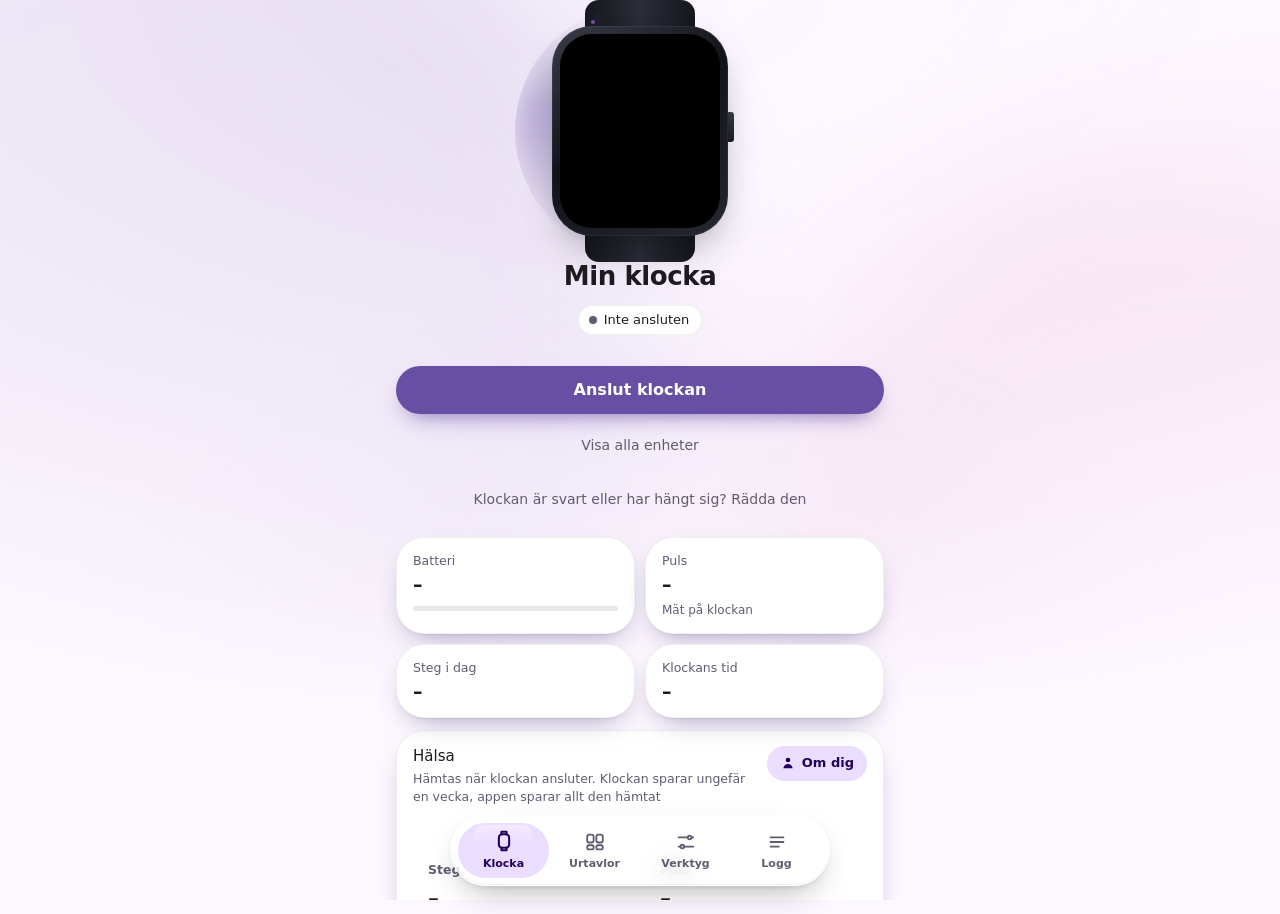
==== ui/template.html @ 3df6e70e "Smarta funktioner i appen (version 35) Co-Authored-By: Claude Opus 5.5 <noreply@anthropic.com> Claud" ====
<!doctype html>
<html lang="sv">
<head>
<script>try{var T=JSON.parse(localStorage.getItem("minklocka.tema.v1")||"null");document.documentElement.dataset.theme=T||"ljus";}catch(e){document.documentElement.dataset.theme="ljus";}</script>
<meta charset="utf-8">
<meta name="viewport" content="width=device-width,initial-scale=1,viewport-fit=cover">
<meta name="theme-color" content="#07080c">
<title>Min klocka</title>
<link rel="manifest" href="manifest.webmanifest">
<link rel="icon" href="icon-192.png">
<link rel="apple-touch-icon" href="icon-192.png">
<style>
/*FONTS*/
@property --a1{syntax:'<color>';inherits:true;initial-value:#3ba0ff}
@property --a2{syntax:'<color>';inherits:true;initial-value:#ff5a6a}
:root{
  --ink:#07080c; --text:#f2f3f7; --dim:#9aa0b4; --glass:rgba(22,24,34,.58); --edge:color-mix(in srgb,var(--ov) 10%,transparent);
  --ok:#5fe39a; --bad:#ff6b78; --r:26px;
  --font:'PoppinsApp',system-ui,-apple-system,'Segoe UI',Roboto,sans-serif;
  transition:--a1 .9s ease,--a2 .9s ease;
}
*{box-sizing:border-box;-webkit-tap-highlight-color:transparent}
html,body{height:100%}
body{margin:0;background:var(--ink);color:var(--text);font:500 15px/1.45 var(--font);overflow:hidden;overscroll-behavior:none}
button,input{font:inherit;color:inherit}
button{border:0;background:none;cursor:pointer}
:focus-visible{outline:2px solid var(--a1);outline-offset:3px}

/* ---- bakgrund: norrsken som tar färg av vald urtavla ---- */
.aurora{position:fixed;inset:0;overflow:hidden;z-index:0;pointer-events:none}
.aurora i{position:absolute;border-radius:50%;filter:blur(64px);opacity:.55;will-change:transform}
.aurora i:nth-child(1){width:78vw;height:78vw;left:-26vw;top:-14vw;background:var(--a1);animation:d1 23s ease-in-out infinite alternate}
.aurora i:nth-child(2){width:70vw;height:70vw;right:-28vw;top:18vh;background:var(--a2);animation:d2 29s ease-in-out infinite alternate}
.aurora i:nth-child(3){width:90vw;height:90vw;left:6vw;bottom:-52vw;background:var(--a1);opacity:.28;animation:d3 31s ease-in-out infinite alternate}
.aurora::after{content:"";position:absolute;inset:0;background:radial-gradient(120% 80% at 50% 0%,transparent 0,color-mix(in srgb,var(--ink) 55%,transparent) 60%,var(--ink) 100%)}
@keyframes d1{to{transform:translate(18vw,10vh) scale(1.15)}}
@keyframes d2{to{transform:translate(-22vw,-8vh) scale(.9)}}
@keyframes d3{to{transform:translate(-10vw,-12vh) scale(1.1)}}

.app{position:relative;z-index:1;height:100%;display:flex;flex-direction:column;max-width:520px;margin:0 auto}

/* ---- scenen: klockan ---- */
.stage{position:relative;flex:none;height:var(--sh,352px);transition:height .5s cubic-bezier(.3,1.1,.4,1)}
.watch{position:absolute;left:50%;top:var(--wt,26px);width:176px;height:210px;margin-left:-88px;transform:scale(var(--ws,1));transform-origin:50% 0;transition:transform .5s cubic-bezier(.3,1.1,.4,1),left .5s cubic-bezier(.3,1.1,.4,1)}
.strap{position:absolute;left:19%;width:62%;height:44px;background:linear-gradient(90deg,#15171d,#2a2d37 50%,#15171d);z-index:0}
.strap.t{top:-26px;border-radius:14px 14px 0 0}.strap.b{bottom:-26px;border-radius:0 0 14px 14px}
.crown{position:absolute;right:-6px;top:86px;width:8px;height:30px;border-radius:3px;background:linear-gradient(180deg,#3a3e4a,#1b1d25)}
.case{position:absolute;inset:0;border-radius:40px;padding:8px;background:linear-gradient(145deg,#3a3d49,#12131a 45%,#262832);box-shadow:0 22px 50px -14px rgba(0,0,0,.8),0 0 0 1px color-mix(in srgb,var(--ov) 6%,transparent) inset,0 0 46px -8px color-mix(in srgb,var(--a1) 55%,transparent)}
.screen{position:relative;width:100%;height:100%;border-radius:32px;overflow:hidden;background:#000}
.screen .face{position:absolute;inset:0;width:100%;height:100%;object-fit:cover;opacity:0;transform:scale(1.08);transition:opacity .45s ease,transform .6s cubic-bezier(.2,.9,.3,1)}
.screen .face.on{opacity:1;transform:none}
.screen::after{content:"";position:absolute;inset:0;background:linear-gradient(125deg,color-mix(in srgb,var(--ov) 16%,transparent) 0,color-mix(in srgb,var(--ov) 0%,transparent) 32%);pointer-events:none}
.ring{position:absolute;inset:-7px;width:calc(100% + 14px);height:calc(100% + 14px);pointer-events:none;overflow:visible}
.ring rect{fill:none;stroke-width:4;stroke-linecap:round}
.ring .trk{stroke:color-mix(in srgb,var(--ov) 10%,transparent);opacity:0;transition:opacity .3s}
.ring .bar{stroke:url(#rg);stroke-dasharray:0 100;transition:stroke-dasharray .35s ease,opacity .4s;filter:drop-shadow(0 0 6px var(--a1))}
.watch.busy .trk{opacity:1}
.watch.search .bar{stroke-dasharray:14 86;animation:spin 1.1s linear infinite}
@keyframes spin{to{stroke-dashoffset:-100}}
.watch.done .case{animation:pop .7s cubic-bezier(.2,1.4,.4,1)}
@keyframes pop{30%{transform:scale(1.045)}}
.info{position:absolute;left:16px;right:16px;top:var(--it,262px);text-align:center;transition:top .5s cubic-bezier(.3,1.1,.4,1),left .5s cubic-bezier(.3,1.1,.4,1)}
.info h1{margin:0;font:700 26px/1.1 var(--font);letter-spacing:-.4px}
.info p{margin:5px 0 0;color:var(--dim);font-size:14px;white-space:nowrap;overflow:hidden;text-overflow:ellipsis;max-height:22px;transition:opacity .3s,max-height .4s,margin .4s}
.pill{display:inline-flex;align-items:center;gap:7px;margin-top:9px;padding:5px 12px 5px 10px;border-radius:99px;background:var(--glass);border:1px solid var(--edge);font-size:13px;backdrop-filter:blur(16px)}
.pill b{width:8px;height:8px;border-radius:50%;background:var(--dim);transition:background .3s,box-shadow .3s}
.pill.on b{background:var(--ok);box-shadow:0 0 0 4px rgba(95,227,154,.18)}
.pill.wait b{background:#ffc857;animation:blink 1s ease-in-out infinite}
@keyframes blink{50%{opacity:.3}}
/* kompakt scen på Verktyg och Logg */
body.compact .stage{height:116px}
body.compact .watch{left:57px;transform:translateY(-6px) scale(.4)}
body.compact .info{top:26px;left:108px;text-align:left}
body.compact .info h1{font-size:23px}
body.compact .info p{opacity:0;max-height:0;margin:0}
/* fliken Urtavlor: klockan liten till vänster och namnet bredvid, så att listan får nästan hela skärmen */
body.side .stage{height:150px}
body.side .watch{left:70px;top:16px;transform:scale(.56)}
body.side .info{top:24px;left:134px;right:14px;text-align:left}
body.side .info h1{font-size:22px;white-space:nowrap;overflow:hidden;text-overflow:ellipsis}
body.side .info p{white-space:normal;max-height:36px;font-size:13px;line-height:18px;margin-top:3px;display:-webkit-box;-webkit-line-clamp:2;-webkit-box-orient:vertical}
body.side .pill{margin-top:8px}
@media (max-height:620px){body.side .stage{height:118px}body.side .watch{top:12px;transform:scale(.44);left:58px}body.side .info{left:112px;top:16px}body.side .info p{-webkit-line-clamp:1;max-height:18px}}

/* ---- vyer ---- */
main{position:relative;flex:1;min-height:0}
.view{-webkit-mask-image:linear-gradient(180deg,transparent 0,#000 16px);mask-image:linear-gradient(180deg,transparent 0,#000 16px);position:absolute;inset:0;overflow-y:auto;padding:14px 16px calc(132px + var(--lift,0px));opacity:0;visibility:hidden;transform:translateY(14px);transition:opacity .28s ease,transform .38s cubic-bezier(.2,.9,.3,1),visibility 0s .3s;scrollbar-width:none}
.view::-webkit-scrollbar{display:none}
.view.on{opacity:1;visibility:visible;transform:none;transition-delay:0s,0s,0s}
.glass{background:var(--glass);border:1px solid var(--edge);border-radius:var(--r);backdrop-filter:blur(22px) saturate(160%);-webkit-backdrop-filter:blur(22px) saturate(160%)}
.cta{display:block;width:100%;padding:16px;border-radius:20px;font:700 16px/1 var(--font);color:var(--onpri);background:linear-gradient(100deg,var(--a1),var(--a2));box-shadow:0 12px 30px -12px var(--a1);transition:transform .15s ease,opacity .25s,filter .25s}
.cta:active{transform:scale(.97)}
.cta:disabled{opacity:.38;filter:saturate(.4);box-shadow:none}
.ghost{display:block;width:100%;padding:13px;margin-top:8px;border-radius:18px;color:var(--dim);font-size:14px}
.ghost:active{background:color-mix(in srgb,var(--ov) 6%,transparent)}
.soft{display:block;width:100%;padding:14px;border-radius:18px;text-align:center;font-size:14.5px;transition:transform .15s}
.soft:active{transform:scale(.97)}
[hidden]{display:none!important}
.tiles{display:grid;grid-template-columns:1fr 1fr;gap:10px;margin-top:14px}
.tile{padding:14px 16px}
.tile small{display:block;color:var(--dim);font-size:12.5px}
.tile strong{display:block;margin-top:3px;font:700 19px/1.2 var(--font);font-variant-numeric:tabular-nums;white-space:nowrap;overflow:hidden;text-overflow:ellipsis}
.tile em{display:block;font-style:normal;color:var(--dim);font-size:12px;margin-top:6px;white-space:nowrap;overflow:hidden;text-overflow:ellipsis}
.tile.beat strong{animation:beat .5s cubic-bezier(.3,1.6,.4,1)}
.tile.beat{border-color:color-mix(in srgb,var(--a2) 60%,transparent)}
.tile{transition:border-color .6s}
@keyframes beat{35%{transform:scale(1.16)}}
.tile strong{transform-origin:0 50%}
.tiles.hl{margin-top:12px}.tiles.hl .tile{background:color-mix(in srgb,var(--ov) 5%,transparent);border-radius:16px}
#hlDays button{min-width:0;padding:9px 4px;font-size:13px}
.clab{display:block;color:var(--dim);font-size:12.5px;margin:14px 0 6px}
.hlc{display:block;width:100%;height:110px;touch-action:manipulation}
.meta{margin:12px 4px 0;color:var(--dim);font-size:12.5px;text-align:center}
.meter{height:5px;border-radius:9px;background:color-mix(in srgb,var(--ov) 10%,transparent);margin-top:10px;overflow:hidden}
.meter i{display:block;height:100%;width:0;border-radius:9px;background:linear-gradient(90deg,var(--a1),var(--a2));transition:width .8s cubic-bezier(.2,.9,.3,1)}
details{margin-top:14px;padding:4px 16px}
summary{padding:11px 0;list-style:none;color:var(--dim);font-size:14px;display:flex;justify-content:space-between;align-items:center}
summary::-webkit-details-marker{display:none}
summary::after{content:"";width:8px;height:8px;border-right:2px solid var(--dim);border-bottom:2px solid var(--dim);transform:rotate(45deg);transition:transform .25s;margin-right:4px}
details[open] summary::after{transform:rotate(225deg)}
details ol{margin:0 0 14px;padding-left:20px;color:var(--dim);font-size:14px}
details li{margin:6px 0}
details li b{color:var(--text);font-weight:500}

/* urtavlor */
.gridd{display:grid;grid-template-columns:repeat(3,minmax(0,1fr));gap:14px 10px;margin-top:14px}
.chip{display:block;width:100%;text-align:center;font-size:12.5px;color:var(--dim);transition:color .25s}
.chip img,.chip canvas,.chip.add i{display:block;width:100%;aspect-ratio:240/286;border-radius:20%/17%;object-fit:cover;background:#0c0d12;border:2px solid transparent;box-shadow:0 8px 20px -10px #000;transition:transform .3s cubic-bezier(.2,1.3,.4,1),border-color .25s}
.chip.add i{display:grid;place-items:center;font-style:normal;font-size:34px;line-height:1;color:var(--dim);border:2px dashed color-mix(in srgb,var(--ov) 22%,transparent);background:color-mix(in srgb,var(--ov) 4%,transparent);box-shadow:none}
.cats{display:flex;gap:8px;margin-top:16px;overflow-x:auto;scrollbar-width:none}
.cats::-webkit-scrollbar{display:none}
.cats button{flex:none;padding:8px 15px;border-radius:99px;background:color-mix(in srgb,var(--ov) 7%,transparent);font-size:13.5px;transition:background .25s,color .25s}
.cats button.on{background:linear-gradient(100deg,var(--a1),var(--a2));color:var(--onpri);font-weight:700}
.duo{display:grid;grid-template-columns:1fr;gap:8px;margin-top:10px}
.duo2{display:grid;grid-template-columns:1fr 1fr;gap:8px;margin-top:14px}
.duo2 .own{margin-top:0}
.duo:has(#btnDelete:not([hidden])){grid-template-columns:1fr 1fr}
.soft:disabled{opacity:.45}
.danger{color:var(--bad)}
.empty{grid-column:1/-1;color:var(--dim);font-size:13.5px;padding:14px 16px;margin:0}
/* redigeraren */
#faceC{position:absolute;inset:0;width:100%;height:100%;display:none;touch-action:none}
body.editing #faceC{display:block}
body.editing .screen .face{opacity:0!important}
body.editing .tabs,body.editing .fade,body.editing .info{display:none}
body.editing .stage{height:calc(var(--wt,26px) + 210px*var(--ws,1) + 30px)}
body.editing .view{padding-bottom:48px}
.edbar{display:grid;grid-template-columns:auto 1fr auto;gap:8px;align-items:center}
.edbar .soft{width:auto;padding:12px 16px}
.edbar input,.tin{width:100%;min-width:0;padding:11px 13px;border-radius:14px;border:1px solid var(--edge);background:rgba(0,0,0,.28);outline:none}
.edbar input:focus,.tin:focus{border-color:var(--a1)}
.chips{display:flex;flex-wrap:wrap;gap:6px;margin:12px 0}
.chips button{padding:8px 12px;border-radius:99px;background:color-mix(in srgb,var(--ov) 5%,transparent);font-size:13px;color:var(--dim);border:1px dashed color-mix(in srgb,var(--ov) 16%,transparent)}
.chips button.has{color:var(--text);background:color-mix(in srgb,var(--ov) 12%,transparent);border-style:solid;border-color:transparent}
.chips button.on{background:linear-gradient(100deg,var(--a1),var(--a2));color:var(--onpri);font-weight:700}
.sw{display:flex;flex-wrap:wrap;gap:8px;margin-top:2px}
.seg+.sw,.sw+.sl,.sl+.sl{margin-top:12px}
.sw button,.pickc{flex:none;width:30px;height:30px;border-radius:50%;border:2px solid color-mix(in srgb,var(--ov) 20%,transparent);padding:0}
.sw button.on{outline:2px solid var(--a1);outline-offset:2px}
.pickc{position:relative;overflow:hidden;display:grid;place-items:center}
.pickc::after{content:"+";font-weight:700;color:#fff;mix-blend-mode:difference}
.pickc input{position:absolute;inset:0;width:100%;height:100%;opacity:0}
.sl{display:flex;align-items:center;gap:10px}
.sl input{flex:1;min-width:0;accent-color:var(--a1)}
.sl output{flex:none;min-width:58px;text-align:right;font-size:12.5px;color:var(--dim);font-variant-numeric:tabular-nums}
.nudge{display:flex;gap:6px}
.nudge button{flex:1;padding:10px 0;border-radius:12px;background:color-mix(in srgb,var(--ov) 7%,transparent)}
.nudge button:active{transform:scale(.94)}
.own2{position:relative;cursor:pointer}
.own2 input{position:absolute;width:1px;height:1px;opacity:0;pointer-events:none}
#edSize.over{color:var(--bad)}
.chip span{display:block;margin-top:7px;white-space:nowrap;overflow:hidden;text-overflow:ellipsis}
.chip em{font-style:normal;display:inline-block;margin-left:4px;padding:0 6px;border-radius:7px;font-size:10.5px;font-weight:700;color:var(--onpri);background:var(--a1)}
.chip.on{color:var(--text)}
.chip.on img,.chip.on canvas{border-color:var(--a1);transform:translateY(-4px) scale(1.04)}
.sendrow{margin-top:6px}
.prog{margin-top:10px;text-align:center;color:var(--dim);font-size:13px;min-height:19px;font-variant-numeric:tabular-nums}
.own{margin-top:14px;color:var(--dim);cursor:pointer}
.own input{position:absolute;width:1px;height:1px;opacity:0;pointer-events:none}

/* verktyg */
.group{margin-top:12px;overflow:hidden}
.row{display:flex;align-items:center;gap:12px;width:100%;padding:15px 16px;text-align:left;border-top:1px solid color-mix(in srgb,var(--ov) 6%,transparent)}
.group>.row:first-child{border-top:0}
button.row:active{background:color-mix(in srgb,var(--ov) 6%,transparent)}
.row .ic{flex:none;width:34px;height:34px;border-radius:11px;display:grid;place-items:center;background:color-mix(in srgb,var(--a1) 22%,transparent);color:var(--a1)}
.row .ic svg{width:18px;height:18px}
.row .tx{flex:1;min-width:0}
.row .tx small{display:block;color:var(--dim);font-size:12.5px;margin-top:1px}
.block{padding:15px 16px;border-top:1px solid color-mix(in srgb,var(--ov) 6%,transparent)}
.block>label,.block>.lab{display:block;margin-bottom:10px}
.block small{color:var(--dim);font-size:12.5px;display:block;margin-top:2px;font-weight:500}
.seg{display:flex;flex-wrap:wrap;gap:6px}
.seg button{flex:1 0 auto;min-width:50px;padding:11px 8px;border-radius:13px;background:color-mix(in srgb,var(--ov) 7%,transparent);font-variant-numeric:tabular-nums;transition:background .25s,color .25s,transform .15s}
.seg button:active{transform:scale(.94)}
.seg button.on{background:linear-gradient(100deg,var(--a1),var(--a2));color:var(--onpri);font-weight:700}
.msg{display:flex;gap:8px}
.msg input{flex:1;min-width:0;padding:12px 14px;border-radius:14px;border:1px solid var(--edge);background:rgba(0,0,0,.28);outline:none}
.msg input:focus{border-color:var(--a1)}
.msg button{flex:none;padding:0 18px;border-radius:14px;font-weight:700;color:var(--onpri);background:linear-gradient(100deg,var(--a1),var(--a2))}
.msg button:active{transform:scale(.95)}

/* logg */
#log{margin:0;padding:14px 16px;font:12px/1.55 ui-monospace,Menlo,Consolas,monospace;white-space:pre-wrap;word-break:break-all;color:var(--dim);min-height:160px}
#log .ok{color:var(--ok)}#log .bad{color:var(--bad)}

/* flikar */
.fade{position:fixed;left:0;right:0;bottom:0;height:calc(130px + var(--lift,0px));z-index:4;pointer-events:none;background:linear-gradient(180deg,color-mix(in srgb,var(--ink) 0%,transparent) 0,color-mix(in srgb,var(--ink) 86%,transparent) 46%,var(--ink) 100%)}
.tabs{background:var(--navbg);position:fixed;left:50%;bottom:calc(14px + var(--lift,0px) + env(safe-area-inset-bottom));transform:translateX(-50%);z-index:5;transition:bottom .35s ease;display:grid;grid-template-columns:repeat(4,1fr);width:min(92vw,400px);padding:6px;border-radius:26px}
.tabs .slide{position:absolute;top:6px;bottom:6px;left:6px;width:calc((100% - 12px)/4);border-radius:20px;background:color-mix(in srgb,var(--ov) 11%,transparent);transition:transform .42s cubic-bezier(.3,1.3,.4,1)}
.tabs button{position:relative;padding:9px 0 7px;font-size:11.5px;color:var(--dim);display:grid;justify-items:center;gap:3px;transition:color .25s}
.tabs svg{width:22px;height:22px;transition:transform .35s cubic-bezier(.3,1.5,.4,1)}
.tabs button.on{color:var(--text)}
.tabs button.on svg{transform:translateY(-1px) scale(1.1);color:var(--a1)}

.toast{width:max-content;position:fixed;left:50%;bottom:calc(104px + var(--lift,0px) + env(safe-area-inset-bottom));z-index:6;transform:translate(-50%,24px);opacity:0;padding:11px 18px;border-radius:99px;font-size:14px;max-width:86vw;text-align:center;transition:opacity .25s,transform .4s cubic-bezier(.3,1.3,.4,1);pointer-events:none}
.toast.on{opacity:1;transform:translate(-50%,0)}
.toast.bad{border-color:rgba(255,107,120,.5);color:var(--bad)}

/* ark med frågor, och små knappar */
.shade{position:fixed;inset:0;z-index:8;background:rgba(4,5,8,.62);display:flex;align-items:flex-end;justify-content:center;padding:16px 14px calc(18px + env(safe-area-inset-bottom));backdrop-filter:blur(3px)}
.sheet{width:min(100%,460px);padding:20px 18px 16px;background:rgba(24,26,36,.96);animation:up .32s cubic-bezier(.2,1.1,.3,1)}
@keyframes up{from{transform:translateY(40px);opacity:0}}
.sheet h2{margin:0;font:700 19px/1.25 var(--font)}
.sheet p{margin:8px 0 14px;color:var(--dim);font-size:14px;white-space:pre-line}
.sheet button{margin-top:8px}
.sheet .soft.bad{color:var(--bad)}
.chip em.bad{background:var(--bad)}.chip em.exp{background:#ffc857}
.lnk{color:var(--text);text-decoration:underline;text-underline-offset:3px;padding:6px 2px}
.tarea{width:100%;min-height:92px;padding:12px 14px;border-radius:14px;border:1px solid var(--edge);background:rgba(0,0,0,.28);outline:none;resize:vertical;font:inherit;color:inherit}
.tarea:focus{border-color:var(--a1)}
.msg+.msg,.msg+.seg,.seg+.msg,.tarea+.msg,.msg+.soft,.tarea+.soft{margin-top:8px}
.msg input[type=number]{flex:0 0 96px}
.msg input[type=date]{flex:0 0 150px;color-scheme:dark}
.note{color:var(--dim);font-size:12.5px;margin:8px 0 0}
#remList .rr{display:flex;align-items:center;gap:8px;padding:7px 0;border-top:1px solid color-mix(in srgb,var(--ov) 6%,transparent)}#remList .rr:first-child{border-top:0}#remList .rt{flex:1;min-width:0;overflow:hidden;text-overflow:ellipsis;white-space:nowrap}#remList .rb{flex:none;padding:7px 11px;border-radius:12px;background:color-mix(in srgb,var(--ov) 7%,transparent);font-size:13px;font-variant-numeric:tabular-nums}#remList .rb.on{background:linear-gradient(100deg,var(--a1),var(--a2));color:var(--onpri);font-weight:700}#remList .rx{flex:none;width:30px;height:30px;border-radius:10px;background:color-mix(in srgb,var(--ov) 7%,transparent)}#remList .past{opacity:.5}
.tag{display:inline-block;margin-left:6px;padding:1px 7px;border-radius:7px;font-size:10.5px;font-weight:700;color:var(--onpri);background:#ffc857;vertical-align:2px}
#acts{margin-top:10px}
.cats button:disabled{opacity:.4}
.cats+.cats{margin-top:10px}
#keyBox em{white-space:normal}

/* lägre skärmar: klockan krymper så att innehållet får plats */
@media (max-height:800px){:root{--ws:.86;--wt:20px;--it:214px;--sh:302px}}
@media (max-height:720px){:root{--ws:.72;--wt:16px;--it:178px;--sh:264px}.info h1{font-size:23px}.info p{font-size:13.5px;margin-top:3px}.pill{margin-top:7px}}
@media (max-height:620px){:root{--ws:.58;--wt:12px;--it:142px;--sh:226px}}
@media (prefers-reduced-motion:reduce){*{animation:none!important;transition-duration:.01s!important}}

/* ---------- verktyg som kort, blad med förklarande bild, rundtur och studs ---------- */
:root{--spring:cubic-bezier(.34,1.56,.64,1)}
.boing{animation:boing .45s var(--spring)}
@keyframes boing{0%{transform:scale(1)}30%{transform:scale(.92)}100%{transform:scale(1)}}
.quick{display:grid;grid-template-columns:1fr 1fr;gap:10px}
.qbtn{display:flex;align-items:center;justify-content:center;gap:8px;padding:14px 10px;border-radius:18px;font-weight:600}
.qbtn .qi{width:20px;height:20px;color:var(--a1)}
.tcat{margin-top:22px}.tcat h3{margin:0 4px;font-size:17px}.tcat>p{margin:2px 4px 10px;color:var(--dim);font-size:12.5px}
.tcards{display:grid;gap:10px}
.tcard{display:flex;align-items:center;gap:13px;width:100%;padding:13px 14px;border-radius:20px;text-align:left;opacity:0;animation:cardIn .55s var(--spring) forwards}
.tcard[hidden]{display:none}
@keyframes cardIn{from{opacity:0;transform:translateY(16px) scale(.96)}to{opacity:1;transform:none}}
.tcard .ti{flex:none;width:46px;height:46px;border-radius:15px;display:grid;place-items:center;background:linear-gradient(135deg,color-mix(in srgb,var(--a1) 32%,transparent),color-mix(in srgb,var(--a2) 32%,transparent));color:#fff}
.tcard .ti svg{width:26px;height:26px}
.tcard .tt{flex:1;min-width:0}.tcard .tt b{display:block;font-size:15px}.tcard .tt small{display:block;color:var(--dim);font-size:12.5px;margin-top:2px}
.tcard .chev{flex:none;font-size:24px;color:var(--dim);transition:transform .3s var(--spring)}
.tcard:active .chev{transform:translateX(4px)}
.tg{font-style:normal;font-size:10px;font-weight:700;padding:1px 6px;border-radius:6px;background:#ffc857;color:var(--onpri);vertical-align:2px}
/* små rörelser i ikonerna */
.m-float svg{animation:mFloat 3s ease-in-out infinite}@keyframes mFloat{50%{transform:translateY(-3px) rotate(-3deg)}}
.m-bob svg{animation:mBob 2.4s var(--spring) infinite}@keyframes mBob{0%,60%,100%{transform:none}70%{transform:translateY(-4px) scale(1.08)}}
.m-flip svg{animation:mFlip 4s ease-in-out infinite}@keyframes mFlip{0%,70%,100%{transform:none}80%{transform:rotateX(180deg)}90%{transform:rotateX(360deg)}}
.m-spin svg{animation:mSpin 9s linear infinite}@keyframes mSpin{to{transform:rotate(360deg)}}
.m-pop svg{animation:mPop 2.6s var(--spring) infinite}@keyframes mPop{0%,55%,100%{transform:scale(1)}65%{transform:scale(1.18)}}
.m-wiggle svg{animation:mWig 2.8s ease-in-out infinite}@keyframes mWig{0%,70%,100%{transform:none}76%{transform:rotate(-12deg)}84%{transform:rotate(10deg)}92%{transform:rotate(-5deg)}}
.m-ring svg{animation:mRing 2.2s ease-in-out infinite;transform-origin:50% 15%}@keyframes mRing{0%,60%,100%{transform:none}66%{transform:rotate(16deg)}74%{transform:rotate(-14deg)}82%{transform:rotate(9deg)}90%{transform:rotate(-4deg)}}
.m-beat svg{animation:mBeat 1.3s ease-in-out infinite}@keyframes mBeat{0%,40%,100%{transform:scale(1)}15%{transform:scale(1.16)}28%{transform:scale(1.04)}}
.m-walk svg{animation:mWalk 1.6s ease-in-out infinite}@keyframes mWalk{50%{transform:translateX(3px) rotate(6deg)}}
.m-tick svg{animation:mTick 1s steps(2) infinite}@keyframes mTick{50%{transform:rotate(8deg)}}
.m-lift svg{animation:mLift 2s var(--spring) infinite}@keyframes mLift{0%,50%,100%{transform:none}65%{transform:translateY(-5px)}}
.m-twinkle svg{animation:mTw 2.2s ease-in-out infinite}@keyframes mTw{50%{transform:scale(1.15) rotate(12deg);filter:drop-shadow(0 0 6px var(--a2))}}
/* bladet för ett verktyg */
#tsheet{position:fixed;inset:0;z-index:60;pointer-events:none}
#tsheet .tsh-bg{position:absolute;inset:0;background:rgba(3,4,8,.6);backdrop-filter:blur(6px);opacity:0;transition:opacity .3s}
#tsheet .tsh-card{position:absolute;left:0;right:0;bottom:0;top:6vh;border-radius:28px 28px 0 0;background:var(--ink);border-top:1px solid var(--edge);transform:translateY(105%);transition:transform .5s var(--spring);display:flex;flex-direction:column;box-shadow:0 -20px 60px rgba(0,0,0,.5)}
#tsheet.on{pointer-events:auto}#tsheet.on .tsh-bg{opacity:1}#tsheet.on .tsh-card{transform:none}
.tsh-top{display:flex;align-items:center;gap:6px;padding:14px 14px 4px}
.tsh-top h2{margin:0;font-size:20px}
.tsh-x{width:42px;height:42px;border-radius:14px;background:color-mix(in srgb,var(--ov) 7%,transparent);font-size:28px;line-height:1;padding-bottom:4px}
.tsh-scroll{flex:1;overflow:auto;padding:0 16px calc(30px + env(safe-area-inset-bottom));-webkit-overflow-scrolling:touch}
.tsh-scene{margin:4px 0 2px}
.sc{display:block;width:100%;max-width:340px;margin:0 auto;height:auto}
.sc rect,.sc path{fill:none;stroke:color-mix(in srgb,var(--ov) 55%,transparent);stroke-width:2}
.sc .scr{fill:color-mix(in srgb,var(--ov) 5%,transparent);stroke:none}
.sc .band{stroke:color-mix(in srgb,var(--ov) 30%,transparent)}
.sc-g1{color:var(--a1)}.sc-g2{color:var(--a2)}
.sc svg rect,.sc svg path,.sc svg circle{stroke:currentColor;fill:none}
.sc-dots circle{fill:var(--a1);stroke:none;opacity:0;animation:dot 2.4s infinite}
.sc-dots.back circle{fill:var(--a2)}
@keyframes dot{0%{opacity:0;transform:translateX(-10px)}25%{opacity:1}55%{opacity:1}80%,100%{opacity:0;transform:translateX(10px)}}
.sc-dots.back circle{animation-name:dotB}@keyframes dotB{0%{opacity:0;transform:translateX(10px)}25%,55%{opacity:1}80%,100%{opacity:0;transform:translateX(-10px)}}
.sc-pop{transform-box:fill-box;transform-origin:center;animation:scPop 2.4s var(--spring) infinite}
@keyframes scPop{0%,35%{transform:translate(162px,46px) scale(0);opacity:0}50%{transform:translate(162px,46px) scale(1.25);opacity:1}62%,90%{transform:translate(162px,46px) scale(1);opacity:1}100%{transform:translate(162px,46px) scale(1);opacity:0}}
.sc-watch{animation:wBump 2.4s var(--spring) infinite;transform-origin:174px 60px}
@keyframes wBump{0%,40%,100%{transform:none}48%{transform:scale(1.05) rotate(-2deg)}56%{transform:none}}
.tsh-steps{list-style:none;margin:6px 0 14px;padding:0;display:grid;gap:8px}
.tsh-steps li{display:flex;align-items:center;gap:11px;padding:10px 12px;border-radius:16px;background:color-mix(in srgb,var(--ov) 5%,transparent);opacity:0;animation:cardIn .5s var(--spring) forwards}
.tsh-steps b{flex:none;width:26px;height:26px;border-radius:9px;display:grid;place-items:center;background:linear-gradient(135deg,var(--a1),var(--a2));color:var(--onpri);font-size:13px}
.tsh-steps span{font-size:14px}
.tsh-body>.group,.tsh-body>.block{margin-top:0}
.tsh-body>.block{border-top:0;padding:4px 2px}
.tsh-body>.block>label:first-child,.tsh-body>.block>.lab:first-child,.tsh-body>.group>.block:first-child>label:first-child,.tsh-body>.group>.block:first-child>.lab:first-child{font-size:0;margin-bottom:0}
.tsh-body>.block>label:first-child small,.tsh-body>.block>.lab:first-child small,.tsh-body>.group>.block:first-child>label:first-child small,.tsh-body>.group>.block:first-child>.lab:first-child small{font-size:12.5px;margin:0 0 10px}
.tsh-body .tag{display:none}
body.sheet-open{overflow:hidden}
/* rundtur */
#tour{position:fixed;inset:0;z-index:80;display:grid;place-items:center;padding:20px;background:rgba(3,4,8,.72);backdrop-filter:blur(10px);animation:fadeIn .3s}
#tour.out{animation:fadeOut .35s forwards}@keyframes fadeIn{from{opacity:0}}@keyframes fadeOut{to{opacity:0}}
.tr-card{width:100%;max-width:380px;padding:22px 20px 18px;border-radius:28px;background:var(--ink);border:1px solid var(--edge);text-align:center;animation:cardIn .55s var(--spring)}
.tr-card h2{margin:6px 0 6px;font-size:22px}.tr-card p{margin:0;color:var(--dim);font-size:14.5px;line-height:1.5}
.tr-art .ta{width:100%;height:150px}
.ta rect,.ta path{fill:none;stroke:color-mix(in srgb,var(--ov) 60%,transparent);stroke-width:2.2}.ta .scr{fill:color-mix(in srgb,var(--ov) 6%,transparent);stroke:none}
.ta .tt2{fill:#fff;font:700 13px var(--font)}
.ta-wv path{stroke:var(--a1);stroke-width:3;opacity:0;animation:wave 1.8s infinite}.ta-wv .w2{animation-delay:.25s}.ta-wv .w3{animation-delay:.5s}
@keyframes wave{0%{opacity:0}30%{opacity:1}80%,100%{opacity:0}}
.ta .tf{opacity:0;transform-box:fill-box;transform-origin:center;animation:tf 3s var(--spring) infinite}
@keyframes tf{0%{opacity:0;transform:scale(.4)}20%,85%{opacity:1;transform:scale(1)}100%{opacity:0;transform:scale(.9)}}
.ta .tap{fill:color-mix(in srgb,var(--ov) 85%,transparent);stroke:none;opacity:0;animation:tap 3s infinite}@keyframes tap{0%,45%{opacity:0;transform:scale(.5)}55%{opacity:.9}70%,100%{opacity:0}}
.ta .tt3{animation:mBob 2.4s var(--spring) infinite}.ta .tbx{fill:color-mix(in srgb,var(--ov) 7%,transparent);stroke:none}
.ta svg rect,.ta svg path,.ta svg circle{stroke:var(--a1);fill:none}
.ta .fl{animation:mFloat 3s ease-in-out infinite}.ta .f2{animation-delay:.5s}.ta .f3{animation-delay:1s}.ta .f4{animation-delay:1.5s}
.tr-dots{display:flex;justify-content:center;gap:6px;margin:16px 0 14px}.tr-dots i{width:7px;height:7px;border-radius:9px;background:color-mix(in srgb,var(--ov) 20%,transparent);transition:width .4s var(--spring)}.tr-dots i.on{width:22px;background:linear-gradient(90deg,var(--a1),var(--a2))}
.tr-btns{display:flex;gap:10px}.tr-btns button{flex:1;padding:14px;border-radius:18px;font-weight:700}.tr-skip{background:color-mix(in srgb,var(--ov) 7%,transparent)}.tr-next{background:linear-gradient(100deg,var(--a1),var(--a2));color:var(--onpri)}
@media (prefers-reduced-motion:reduce){.tcard,.tsh-steps li{animation:none;opacity:1}[class*="m-"] svg,.sc-dots circle,.sc-pop,.sc-watch{animation:none}}

.hint{display:flex;gap:12px;align-items:flex-start;padding:14px;border-radius:20px;margin-bottom:12px;position:relative;animation:cardIn .55s var(--spring)}
.hint.out{animation:fadeOut .3s forwards}
.hint-art{flex:none;width:44px;height:44px;border-radius:14px;display:grid;place-items:center;background:linear-gradient(135deg,color-mix(in srgb,var(--a1) 35%,transparent),color-mix(in srgb,var(--a2) 35%,transparent))}
.hint-art svg{width:26px;height:26px;animation:mPop 2.6s var(--spring) infinite}
.hint-tx{flex:1;font-size:13.5px}.hint-tx ol{margin:4px 0 0;padding-left:18px;color:var(--dim)}.hint-tx li{margin:2px 0}
.hint-x{position:absolute;top:8px;right:8px;width:30px;height:30px;border-radius:10px;background:color-mix(in srgb,var(--ov) 7%,transparent);color:var(--dim)}

/* ================= Teman (Material 3 Expressive): ljusa och mörka, valbara under Mer ================= */
:root{--ov:#ffffff;--onpri:#08090d;--pricont:color-mix(in srgb,var(--a1) 28%,#15161c);--onpricont:#ffffff;--navbg:rgba(24,26,36,.9);--shadow:none;--spring:cubic-bezier(.34,1.56,.64,1)}
:root[data-theme="ljus"]{--ink:#fdf7ff;--text:#1d1b20;--dim:#625b71;--glass:#ffffff;--edge:rgba(29,27,32,.07);--ov:#1d1b20;--a1:#6750a4;--a2:#c2477a;--onpri:#ffffff;--pricont:#eaddff;--onpricont:#21005d;--navbg:#f3edf7;--ok:#2e9e5b;--bad:#ba1a1a}
:root[data-theme="mint"]{--ink:#f3fbf6;--text:#17201b;--dim:#4f6358;--glass:#ffffff;--edge:rgba(23,32,27,.07);--ov:#17201b;--a1:#1b7f55;--a2:#d9801a;--onpri:#ffffff;--pricont:#c3eed6;--onpricont:#00210f;--navbg:#e6f3ec;--ok:#1b7f55;--bad:#ba1a1a}
:root[data-theme="persika"]{--ink:#fff8f4;--text:#231a15;--dim:#6d5b52;--glass:#ffffff;--edge:rgba(35,26,21,.07);--ov:#231a15;--a1:#b5532f;--a2:#6a5ae0;--onpri:#ffffff;--pricont:#ffdbcc;--onpricont:#3a0b00;--navbg:#fbeee7;--ok:#2e9e5b;--bad:#ba1a1a}
:root[data-theme="hav"]{--ink:#f4f9fd;--text:#161c22;--dim:#50606e;--glass:#ffffff;--edge:rgba(22,28,34,.07);--ov:#161c22;--a1:#0b6aa2;--a2:#00957d;--onpri:#ffffff;--pricont:#cfe5ff;--onpricont:#001d33;--navbg:#e7f0f8;--ok:#00957d;--bad:#ba1a1a}
:root[data-theme="mork"]{--ink:#0f1513;--text:#e2ebe5;--dim:#9db1a6;--glass:#18211d;--edge:rgba(255,255,255,.07);--ov:#ffffff;--a1:#7fd8a6;--a2:#ffb86b;--onpri:#00391f;--pricont:#1f4d36;--onpricont:#c4f1d7;--navbg:#18211d;--ok:#7fd8a6;--shadow:0 1px 0 rgba(255,255,255,.04) inset,0 14px 30px -16px rgba(0,0,0,.7);color-scheme:dark}
:root[data-theme="mork"] .hcard,:root[data-theme="urtavla"] .hcard{border-color:rgba(255,255,255,.08);box-shadow:0 1px 0 rgba(255,255,255,.05) inset,0 16px 30px -18px rgba(0,0,0,.8)}
:root[data-theme="mork"] .hc-tag,:root[data-theme="urtavla"] .hc-tag{color:#8fe6b5}:root[data-theme="mork"] .hc-tag[data-c="warn"],:root[data-theme="urtavla"] .hc-tag[data-c="warn"]{color:#f5c27a}
:root[data-theme="urtavla"]{--ink:#07080c;--text:#f2f3f7;--dim:#9aa0b4;--glass:rgba(22,24,34,.58);--edge:rgba(255,255,255,.10);--ov:#ffffff;--onpri:#08090d}
:root:not([data-theme="urtavla"]){--r:28px}
/* ljusa teman: ytor i stället för glas, mjuka skuggor, stillsam bakgrund */
:root[data-theme="ljus"],:root[data-theme="mint"],:root[data-theme="persika"],:root[data-theme="hav"]{--shadow:0 1px 2px rgba(0,0,0,.05),0 12px 28px -14px color-mix(in srgb,var(--a1) 38%,rgba(0,0,0,.3));color-scheme:light}
:root:not([data-theme="urtavla"]) .glass{backdrop-filter:none;-webkit-backdrop-filter:none;box-shadow:var(--shadow);border-color:var(--edge)}
:root:not([data-theme="urtavla"]):not([data-theme="mork"]) .aurora i{opacity:.16;filter:blur(80px)}
:root:not([data-theme="urtavla"]):not([data-theme="mork"]) .aurora i:nth-child(3){opacity:.1}
:root[data-theme="mork"] .aurora i{opacity:.22}
:root:not([data-theme="urtavla"]) .case{box-shadow:0 18px 40px -16px rgba(0,0,0,.45),0 0 0 1px rgba(255,255,255,.06) inset}
/* Expressive: hela piller, former som ändras när du trycker, fyllda tonade val */
:root:not([data-theme="urtavla"]) .cta{border-radius:999px;background:var(--a1);color:var(--onpri);box-shadow:0 10px 24px -12px var(--a1);transition:border-radius .35s var(--spring),transform .35s var(--spring),opacity .25s}
:root:not([data-theme="urtavla"]) .cta:active{border-radius:18px;transform:scale(.97)}
:root:not([data-theme="urtavla"]) .seg button{border-radius:999px;transition:background .25s,color .25s,border-radius .35s var(--spring),transform .3s var(--spring)}
:root:not([data-theme="urtavla"]) .seg button:active{border-radius:12px}
:root:not([data-theme="urtavla"]) .seg button.on,:root:not([data-theme="urtavla"]) .cats button.on,:root:not([data-theme="urtavla"]) .chips button.on{background:var(--pricont);color:var(--onpricont)}
:root:not([data-theme="urtavla"]) .msg button{border-radius:999px;background:var(--a1);color:var(--onpri)}
:root:not([data-theme="urtavla"]) .tsh-steps b,:root:not([data-theme="urtavla"]) .tr-next{background:var(--a1);color:var(--onpri)}
:root:not([data-theme="urtavla"]) .tr-dots i.on{background:var(--a1)}
:root:not([data-theme="urtavla"]) .tcard .ti,:root:not([data-theme="urtavla"]) .hint-art{background:var(--pricont);color:var(--onpricont);transition:border-radius .45s var(--spring),transform .45s var(--spring)}
:root:not([data-theme="urtavla"]) .tcard{transition:border-radius .4s var(--spring),transform .4s var(--spring)}
:root:not([data-theme="urtavla"]) .tcard:active{border-radius:18px}
:root:not([data-theme="urtavla"]) .tcard:active .ti{border-radius:50%;transform:rotate(-8deg) scale(1.06)}
:root:not([data-theme="urtavla"]) .qbtn{border-radius:999px}
:root:not([data-theme="urtavla"]) .qbtn .qi{color:var(--a1)}
:root:not([data-theme="urtavla"]) .tcat h3{font-size:21px;letter-spacing:-.3px}
:root:not([data-theme="urtavla"]) .tabs{box-shadow:var(--shadow)}
:root:not([data-theme="urtavla"]) .tabs button.on svg{color:var(--onpricont)}
:root:not([data-theme="urtavla"]) .tabs .slide{background:var(--pricont)!important;box-shadow:none!important}
:root:not([data-theme="urtavla"]) .tsh-card{background:var(--ink)}
:root:not([data-theme="urtavla"]) .tr-card{background:var(--ink);box-shadow:0 30px 60px -20px rgba(0,0,0,.35)}
:root:not([data-theme="urtavla"]) .tg,:root:not([data-theme="urtavla"]) .tag{background:color-mix(in srgb,var(--a2) 22%,var(--glass));color:var(--a2)}
:root:not([data-theme="urtavla"]) .sc-dots circle{fill:var(--a1)}
:root:not([data-theme="urtavla"]) .pill{backdrop-filter:none}
:root:not([data-theme="urtavla"]) .meter i{background:var(--a1)}
:root:not([data-theme="urtavla"]) .fade{display:none}
:root:not([data-theme="urtavla"]) .msg input,:root:not([data-theme="urtavla"]) .tarea,:root:not([data-theme="urtavla"]) #hlDays+*{}
:root:not([data-theme="urtavla"]) .msg input,:root:not([data-theme="urtavla"]) .tarea{background:color-mix(in srgb,var(--ov) 5%,var(--glass));border:1.5px solid color-mix(in srgb,var(--ov) 14%,transparent);border-radius:16px;transition:border-color .2s,border-radius .35s var(--spring)}
:root:not([data-theme="urtavla"]) .msg input:focus,:root:not([data-theme="urtavla"]) .tarea:focus{border-color:var(--a1);border-radius:12px}
:root:not([data-theme="urtavla"]) input[type=date],:root:not([data-theme="urtavla"]) input[type=number]{color-scheme:inherit}
/* temaväljaren */
.themes{display:grid;grid-template-columns:repeat(3,1fr);gap:10px;margin-top:4px}
.themes button{display:grid;justify-items:center;gap:6px;padding:12px 4px;border-radius:20px;background:color-mix(in srgb,var(--ov) 5%,transparent);font-size:12.5px;transition:border-radius .35s var(--spring),transform .35s var(--spring);border:2px solid transparent}
.themes button.on{border-color:var(--a1);border-radius:14px}
.themes .sw{width:44px;height:44px;border-radius:50%;display:block;position:relative;overflow:hidden;box-shadow:0 2px 6px rgba(0,0,0,.18);transition:transform .45s var(--spring)}
.themes button.on .sw{transform:scale(1.08) rotate(-12deg);border-radius:30%}
.themes .sw i{position:absolute;inset:0}.themes .sw i:nth-child(2){clip-path:polygon(100% 0,100% 100%,0 100%)}.themes .sw i:nth-child(3){inset:30%;border-radius:50%}

/* ================= Navigering i flytande glas ================= */
.tabs.glass{background:color-mix(in srgb,var(--glass) 52%,transparent)!important;backdrop-filter:blur(12px) saturate(180%)!important;-webkit-backdrop-filter:blur(12px) saturate(180%)!important;
  border:1px solid color-mix(in srgb,#ffffff 55%,transparent)!important;border-radius:999px!important;padding:7px!important;
  box-shadow:0 14px 34px -14px rgba(0,0,0,.38),0 2px 6px -2px rgba(0,0,0,.12),inset 0 1px 0 rgba(255,255,255,.75),inset 0 -1px 0 rgba(0,0,0,.06)!important;width:min(90vw,380px)!important}
:root[data-theme="mork"] .tabs.glass,:root[data-theme="urtavla"] .tabs.glass{border-color:rgba(255,255,255,.14)!important;box-shadow:0 14px 34px -14px rgba(0,0,0,.7),inset 0 1px 0 rgba(255,255,255,.16),inset 0 -1px 0 rgba(0,0,0,.3)!important}
.tabs.glass::before{content:"";position:absolute;inset:0;border-radius:inherit;pointer-events:none;background:linear-gradient(180deg,rgba(255,255,255,.35),rgba(255,255,255,0) 46%);opacity:.6;mix-blend-mode:soft-light}
.tabs .slide{top:7px!important;bottom:7px!important;left:7px!important;width:calc((100% - 14px)/4)!important;border-radius:999px!important;
  background:color-mix(in srgb,#ffffff 46%,var(--pricont))!important;box-shadow:inset 0 1px 0 rgba(255,255,255,.9),inset 0 -2px 6px rgba(0,0,0,.06),0 4px 12px -4px rgba(0,0,0,.18)!important;
  backdrop-filter:blur(2px) saturate(160%);transition:transform .55s var(--spring)!important;will-change:transform}
:root[data-theme="mork"] .tabs .slide,:root[data-theme="urtavla"] .tabs .slide{background:rgba(255,255,255,.14)!important;box-shadow:inset 0 1px 0 rgba(255,255,255,.25),0 4px 12px -4px rgba(0,0,0,.5)!important}
.tabs .slide::after{content:"";position:absolute;left:18%;right:18%;top:2px;height:38%;border-radius:999px;background:linear-gradient(180deg,rgba(255,255,255,.7),rgba(255,255,255,0));opacity:.55}
.tabs .slide.goo{animation:goo .55s var(--spring)}
@keyframes goo{0%{scale:1 1}35%{scale:1.32 .82}70%{scale:.94 1.06}100%{scale:1 1}}
.tabs button{padding:8px 0 6px!important;font-size:11px!important;font-weight:600}
.tabs button.on{color:var(--onpricont)!important}
:root[data-theme="mork"] .tabs button.on,:root[data-theme="urtavla"] .tabs button.on{color:var(--text)!important}
.tabs button.on svg{transform:translateY(-1px) scale(1.12)!important}
.tabs button:active svg{transform:scale(.86)!important}
/* ================= Flyt: mindre arbete för telefonen ================= */
.view:not(.on) *{animation-play-state:paused!important}
:root:not([data-theme="urtavla"]) .view{-webkit-mask-image:none;mask-image:none}
:root:not([data-theme="urtavla"]) .aurora i{animation:none!important;will-change:auto}
.tcards .tcard{contain:layout paint}
body.sheet-open .view.on *{animation-play-state:paused}
#tsheet .tsh-card{will-change:transform}
/* ================= Kom igång-guiden ================= */
.tr-card{position:relative;max-height:92vh;overflow:auto}
.tr-card.soft{animation:none}
.tr-prog{display:flex;gap:5px;margin:-4px 0 6px}.tr-prog i{flex:1;height:5px;border-radius:9px;background:color-mix(in srgb,var(--ov) 12%,transparent);transition:background .4s}
.tr-prog i.done{background:color-mix(in srgb,var(--a1) 55%,transparent)}.tr-prog i.on{background:var(--a1);animation:progOn .6s var(--spring)}
@keyframes progOn{0%{transform:scaleX(.3)}100%{transform:none}}
.tr-body{margin-top:14px;text-align:left}
.tr-back{flex:none!important;width:52px;background:color-mix(in srgb,var(--ov) 7%,transparent);font-size:26px;line-height:1}
.ob-list{display:grid;gap:8px}
.ob-row{display:flex;align-items:center;gap:12px;padding:11px 12px;border-radius:18px;background:color-mix(in srgb,var(--ov) 5%,transparent);animation:cardIn .5s var(--spring) both}
.ob-row:nth-child(2){animation-delay:.08s}.ob-row:nth-child(3){animation-delay:.16s}
.ob-row>span{flex:none;width:38px;height:38px;border-radius:13px;display:grid;place-items:center;background:var(--pricont);color:var(--onpricont)}.ob-row>span svg{width:22px;height:22px}
.ob-row b{flex:1;font-size:14.5px}.ob-row b small{display:block;font-weight:500;color:var(--dim);font-size:12.5px}
.ob-row button{flex:none;padding:9px 14px;border-radius:999px;background:var(--a1);color:var(--onpri);font-weight:700;font-size:13px}
.ob-row i{font-style:normal;flex:none;width:30px;height:30px;border-radius:50%;display:grid;place-items:center;background:var(--ok);color:#fff;font-weight:700;animation:mPop .6s var(--spring)}
.ob-st{margin:0;padding:12px 14px;border-radius:16px;background:color-mix(in srgb,var(--ov) 5%,transparent);color:var(--dim);font-size:14px;text-align:center}
.ob-st.ok{background:color-mix(in srgb,var(--ok) 16%,transparent);color:var(--text);font-weight:600}
.ob-st.warn{margin-top:8px;background:color-mix(in srgb,#ffc857 22%,transparent);color:var(--text)}
.ob-big{display:block;width:100%;margin:10px 0 0;padding:15px;border-radius:999px;background:var(--a1);color:var(--onpri);font-weight:700;font-size:15.5px;transition:border-radius .35s var(--spring),transform .35s var(--spring)}
.ob-big:active{border-radius:16px;transform:scale(.97)}
.ob-faces{display:grid;grid-template-columns:repeat(3,1fr);gap:10px}
.ob-faces button{padding:0;border-radius:22%/18%;overflow:hidden;border:3px solid transparent;background:#000;animation:cardIn .5s var(--spring) both;transition:border-color .2s,transform .4s var(--spring),border-radius .4s var(--spring)}
.ob-faces button.on{border-color:var(--a1);transform:scale(1.05) rotate(-2deg)}
.ob-faces canvas{display:block;width:100%;height:auto}
.ob-faces+.ob-big,.ob-faces+.ob-st{margin-top:12px}
.ob-th{grid-template-columns:repeat(3,1fr)}
.ta .okc{fill:var(--ok);stroke:none;transform-box:fill-box;transform-origin:center;animation:mPop .7s var(--spring) both}
.ta .okm{stroke:#fff;stroke-width:4;fill:none;stroke-linecap:round;stroke-linejoin:round;stroke-dasharray:40;stroke-dashoffset:40;animation:draw .5s .25s ease forwards}
.ta .okm.big{stroke-width:6;stroke-dasharray:60;stroke-dashoffset:60}
@keyframes draw{to{stroke-dashoffset:0}}
.ta .cf{animation:fall 2.2s ease-in infinite}
@keyframes fall{0%{transform:translateY(-10px) rotate(0)}100%{transform:translateY(140px) rotate(320deg);opacity:0}}

.ta .ta-w .scr{fill:#1d1b20}
.ta .tt2{fill:#ffffff}
.ta .ta-ph .scr{fill:color-mix(in srgb,var(--ov) 7%,transparent)}
.tr-card.soft .ob-row,.tr-card.soft .ob-faces button,.tr-card.soft .tr-prog i.on{animation:none}

/* ---------- hälsa: kort, diagram och förklaringar ---------- */
.hl-head{display:flex;align-items:flex-start;gap:10px}.hl-head .lab{flex:1}
.hl-me{display:inline-flex;align-items:center;gap:6px;padding:8px 13px;border-radius:999px;font-size:13px;font-weight:600;color:var(--onpricont,var(--text));background:var(--pricont,rgba(255,255,255,.08));flex:none}
.hl-me svg{width:16px;height:16px}
.hl-days{display:flex;gap:8px;overflow-x:auto;scroll-snap-type:x proximity;margin:12px -4px 0;padding:6px 4px 10px;scrollbar-width:none}
.hl-days::-webkit-scrollbar{display:none}
.hl-days button{flex:none;scroll-snap-align:center;padding:9px 16px;border-radius:999px;font-size:14px;font-weight:600;color:var(--dim);background:color-mix(in srgb,var(--ov) 5%,transparent);opacity:.72;transition:background .3s,color .3s,opacity .3s,box-shadow .3s,transform .4s var(--spring)}
.hl-days button.on{background:var(--a1);color:var(--onpri);opacity:1;box-shadow:0 8px 18px -8px var(--a1),0 2px 4px -2px rgba(0,0,0,.2);transform:translateY(-1px)}
.hl-days button.pop{animation:hpop .6s var(--spring)}
@keyframes hpop{0%{transform:scale(.82)}55%{transform:scale(1.12)}80%{transform:scale(.97)}100%{transform:scale(1) translateY(-1px)}}
.hl-hint{display:flex;align-items:center;gap:10px;width:100%;margin-top:4px;padding:12px 14px;border-radius:18px;text-align:left;background:color-mix(in srgb,#c4791c 12%,transparent);color:var(--text)}
.hl-hint b{font-size:14px}.hl-hint span{flex:1;font-size:12.5px;color:var(--dim)}.hl-hint i{font-style:normal;font-size:20px;color:#c4791c}
.hl-cards{display:grid;grid-template-columns:1fr 1fr;gap:10px;margin-top:10px}
.hcard{position:relative;display:flex;flex-direction:column;align-items:flex-start;gap:2px;min-height:128px;padding:14px 14px 12px;border-radius:24px;text-align:left;color:var(--text);
  background:color-mix(in srgb,var(--glass) 86%,transparent);
  border:1px solid color-mix(in srgb,#fff 55%,transparent);box-shadow:0 1px 0 rgba(255,255,255,.5) inset,0 14px 30px -18px color-mix(in srgb,var(--hc) 60%,rgba(0,0,0,.4)),0 2px 6px -3px rgba(0,0,0,.12);
  transition:transform .45s var(--spring),box-shadow .3s;overflow:hidden}
.hcard::before{content:"";position:absolute;right:-30px;top:-30px;width:110px;height:110px;border-radius:50%;background:radial-gradient(circle,color-mix(in srgb,var(--hc) 18%,transparent),transparent 70%);pointer-events:none}
.hcard:active{transform:scale(.96)}
.hcard small{font-size:12.5px;color:var(--dim);font-weight:600}
.hcard strong{font-size:22px;letter-spacing:-.4px;font-variant-numeric:tabular-nums;margin-top:2px}
.hcard em{font-style:normal;font-size:12px;color:var(--dim);min-height:15px}
.hc-ic{position:absolute;right:12px;top:12px;width:34px;height:34px;border-radius:50%;display:grid;place-items:center;color:var(--hc);background:color-mix(in srgb,var(--hc) 15%,var(--glass))}
.hc-ic svg{width:19px;height:19px}
:root[data-theme="mork"] .hc-ic,:root[data-theme="urtavla"] .hc-ic{filter:brightness(1.55) saturate(1.1)}
.hcard.won .hc-ic{animation:hbeat 1.6s ease-in-out infinite}
.hcard[data-k="hr"] .hc-ic svg{animation:hbeat 1.1s ease-in-out infinite;transform-origin:50% 60%}
#grpHealth.off *{animation-play-state:paused!important}
@keyframes hbeat{0%,100%{transform:scale(1)}15%{transform:scale(1.18)}30%{transform:scale(.96)}45%{transform:scale(1.08)}}
.hc-bar{display:block;width:100%;height:7px;margin-top:auto;border-radius:9px;background:color-mix(in srgb,var(--hc) 14%,transparent);overflow:hidden}
.hc-bar b{display:block;height:100%;width:0;border-radius:9px;background:linear-gradient(90deg,#14603f,#8fe6b5);transition:width 1s var(--spring) .15s}
.hc-foot{font-size:11.5px;color:var(--dim);margin-top:5px}.hcard.won .hc-foot{color:var(--hc);font-weight:700}
.hc-tag{margin-top:auto;padding:3px 9px;border-radius:999px;font-size:11.5px;font-weight:700;color:#1b7f55;background:color-mix(in srgb,#2e9e5b 14%,transparent)}
.hc-tag[data-c="warn"]{color:#a8650c;background:color-mix(in srgb,#e39a2c 16%,transparent)}
.hc-sbar{display:flex;width:100%;height:7px;margin-top:6px;border-radius:9px;overflow:hidden;gap:2px}.hc-sbar:empty{display:none}
.hc-sbar i{height:100%;border-radius:3px}.hc-sbar .l{background:#b9a8f5}.hc-sbar .d{background:#6a4fc9}.hc-sbar .r{background:#f3a6c8}
.hc-empty{display:none}
.hcard.nodata strong,.hcard.nodata em,.hcard.nodata .hc-tag{display:none}
.hcard.nodata .hc-empty{display:flex;flex-direction:column;align-items:center;gap:4px;width:100%;margin-top:2px;text-align:center;font-size:11.5px;line-height:1.35;color:var(--dim)}
.hc-empty svg{width:96px;height:46px}
.hc-empty .moon{fill:color-mix(in srgb,#7253d6 30%,var(--glass));animation:hmoon 6s ease-in-out infinite;transform-origin:70px 34px}
.hc-empty .st{fill:color-mix(in srgb,#7253d6 55%,#f5df85);animation:htw 2.4s ease-in-out infinite;transform-box:fill-box;transform-origin:center}
.hc-empty .s2{animation-delay:.6s}.hc-empty .s3{animation-delay:1.2s}.hc-empty .s4{animation-delay:1.8s}
@keyframes htw{0%,100%{opacity:.25;transform:scale(.6)}50%{opacity:1;transform:scale(1.1)}}
@keyframes hmoon{0%,100%{transform:rotate(-6deg)}50%{transform:rotate(6deg)}}
.hl-cards.in .hcard{animation:hrise .6s var(--spring) both;will-change:transform,opacity}
.hl-cards.in .hcard:nth-child(2){animation-delay:.06s}.hl-cards.in .hcard:nth-child(3){animation-delay:.12s}.hl-cards.in .hcard:nth-child(4){animation-delay:.18s}
@keyframes hrise{from{opacity:0;transform:translateY(14px) scale(.96)}to{opacity:1;transform:none}}
.hl-chart{margin-top:16px}
.hl-cw{position:relative}
.hl-cw .hlc{height:auto;cursor:pointer}
.hl-tip{position:absolute;left:0;top:0;z-index:2;pointer-events:none;display:flex;flex-direction:column;align-items:center;padding:7px 12px;border-radius:14px;white-space:nowrap;
  background:var(--text);color:var(--ink);box-shadow:0 10px 24px -10px rgba(0,0,0,.5);transform:translate(-50%,calc(-100% - 10px)) scale(.4);opacity:0;transform-origin:50% 100%}
.hl-tip::after{content:"";position:absolute;left:50%;bottom:-5px;width:10px;height:10px;margin-left:-5px;background:inherit;transform:rotate(45deg);border-radius:2px}
.hl-tip b{font-size:14px}.hl-tip small{font-size:11px;color:inherit;opacity:.72}
.hl-tip.show{animation:htip .55s var(--spring) forwards}
@keyframes htip{0%{opacity:0;transform:translate(-50%,calc(-100% - 2px)) scale(.4)}60%{opacity:1;transform:translate(-50%,calc(-100% - 12px)) scale(1.06)}100%{opacity:1;transform:translate(-50%,calc(-100% - 10px)) scale(1)}}
.hl-dot{position:absolute;width:12px;height:12px;margin:-6px 0 0 -6px;border-radius:50%;background:#e0445f;border:2px solid var(--glass);box-shadow:0 2px 6px rgba(224,68,95,.5);opacity:0;transform:scale(0);pointer-events:none}
.hl-dot.show{opacity:1;animation:hdot .45s var(--spring) forwards}
.hl-dot::after{content:"";position:absolute;inset:-2px;border-radius:50%;border:2px solid #e0445f;animation:hring 1.6s ease-out infinite}
@keyframes hdot{from{transform:scale(0)}to{transform:scale(1)}}
@keyframes hring{from{transform:scale(1);opacity:.8}to{transform:scale(3.4);opacity:0}}
#btnHlSync{display:flex;align-items:center;justify-content:center;gap:8px}
#btnHlSync .sync-ic{width:18px;height:18px}
#btnHlSync:disabled .sync-ic{animation:hspin 1s linear infinite}
@keyframes hspin{to{transform:rotate(360deg)}}
/* förklaringsbladet */
#hsheet{position:fixed;inset:0;z-index:60;pointer-events:none}
#hsheet .hs-bg{position:absolute;inset:0;background:rgba(0,0,0,.35);opacity:0;transition:opacity .3s}
#hsheet .hs-card{position:absolute;left:0;right:0;bottom:0;max-height:88vh;display:flex;flex-direction:column;border-radius:30px 30px 0 0;background:var(--ink);color:var(--text);box-shadow:0 -10px 40px -10px rgba(0,0,0,.35);transform:translateY(105%);transition:transform .5s var(--spring)}
#hsheet.open{pointer-events:auto}#hsheet.open .hs-bg{opacity:1}#hsheet.open .hs-card{transform:none}
.hs-top{display:flex;padding:12px 14px 0}
.hs-x{width:44px;height:44px;border-radius:16px;font-size:24px;background:color-mix(in srgb,var(--ov) 6%,transparent);color:var(--text)}
.hs-body{overflow-y:auto;padding:4px 22px calc(28px + env(safe-area-inset-bottom));-webkit-overflow-scrolling:touch}
.hs-body h2{font-size:26px;letter-spacing:-.5px;margin:8px 0 2px}
.hs-body h3{font-size:16px;margin:20px 0 6px}
.hs-body p,.hs-body li{font-size:14.5px;line-height:1.5;color:var(--dim)}.hs-body b{color:var(--text)}
.hs-body ul{margin:0;padding-left:20px}.hs-body li{margin:5px 0}
.hi-val{font-size:16px!important;font-weight:700;color:var(--hc)!important;margin:2px 0 14px}
.hi-small{font-size:12.5px!important}
.hi-need{margin-top:14px;padding:12px 14px;border-radius:16px;background:color-mix(in srgb,#c4791c 12%,transparent)}
.hi-art{position:relative;height:96px;display:grid;place-items:center;color:var(--hc)}
.hi-art>svg{width:64px;height:64px;filter:drop-shadow(0 10px 16px color-mix(in srgb,var(--hc) 40%,transparent))}
.hi-art::before{content:"";position:absolute;width:92px;height:92px;border-radius:50%;background:color-mix(in srgb,var(--hc) 14%,transparent);animation:hglow 3s ease-in-out infinite}
@keyframes hglow{0%,100%{transform:scale(.92)}50%{transform:scale(1.06)}}
.a-steps{grid-template-columns:auto auto;gap:6px}.a-steps>svg{width:46px;height:46px;animation:hstep 1.2s ease-in-out infinite}
.a-steps>svg+svg{animation-delay:.6s}
@keyframes hstep{0%,100%{transform:translateY(8px) rotate(-6deg);opacity:.45}50%{transform:translateY(-8px) rotate(4deg);opacity:1}}
.a-hr>svg:first-child{animation:hbeat 1.1s ease-in-out infinite}
.a-hr .ecg{position:absolute;width:170px;height:40px;left:50%;bottom:-14px;margin-left:-85px;filter:none;opacity:.6}.a-hr .ecg path{stroke-dasharray:40 60;animation:hecg 1.6s linear infinite}
@keyframes hecg{from{stroke-dashoffset:100}to{stroke-dashoffset:0}}
.a-hr>svg:first-child{position:relative;z-index:1}
.a-o2 i,.a-sleep i{position:absolute;width:8px;height:8px;border-radius:50%;background:color-mix(in srgb,var(--hc) 45%,transparent)}
.a-o2 i{bottom:14px;animation:hbub 2.4s ease-in infinite}.a-o2 i:nth-of-type(1){left:calc(50% - 30px)}.a-o2 i:nth-of-type(2){left:calc(50% + 24px);animation-delay:.8s;width:6px;height:6px}.a-o2 i:nth-of-type(3){left:calc(50% - 10px);animation-delay:1.6s;width:5px;height:5px}
@keyframes hbub{from{transform:translateY(0);opacity:0}20%{opacity:1}to{transform:translateY(-70px);opacity:0}}
.a-sleep>svg{animation:hmoon 5s ease-in-out infinite}
.a-sleep i{animation:htw 2.2s ease-in-out infinite;background:#f5df85}.a-sleep i:nth-of-type(1){left:calc(50% - 50px);top:18px}.a-sleep i:nth-of-type(2){left:calc(50% + 44px);top:30px;animation-delay:.7s;width:6px;height:6px}.a-sleep i:nth-of-type(3){left:calc(50% + 20px);top:8px;animation-delay:1.4s;width:5px;height:5px}
.hr-bar{position:relative;height:30px;margin:28px 0 6px;border-radius:12px}
.hr-bar>i{position:absolute;top:0;bottom:0;display:flex;align-items:flex-end;justify-content:center}
.hr-bar>i:first-child{border-radius:12px 0 0 12px}.hr-bar>i:nth-last-child(2),.hr-bar>i:last-child{border-radius:0 12px 12px 0}
.hr-bar>i{font-style:normal}.hr-bar>i.first span{left:4px}.hr-bar>i.last span{right:4px}
.hr-bar>i span{position:absolute;bottom:-18px;font-size:10.5px;font-weight:600;color:var(--dim);white-space:nowrap}
.hr-run{position:absolute;left:0;right:0;top:0;bottom:0;pointer-events:none;transform:translate3d(0,0,0);transition:transform 1.1s var(--spring);will-change:transform}
.hr-mark{position:absolute;top:-6px;left:0;width:4px;height:42px;margin-left:-2px;border-radius:4px;background:var(--text)}
.hr-mark em{position:absolute;bottom:calc(100% + 4px);left:50%;transform:translateX(-50%) scale(.5);opacity:0;padding:3px 8px;border-radius:9px;font-style:normal;font-size:12px;font-weight:700;background:var(--text);color:var(--ink);white-space:nowrap;transition:transform .5s var(--spring) .7s,opacity .3s .7s}
.hr-mark.in em{transform:translateX(-50%) scale(1);opacity:1}
.hr-bar+*{margin-top:26px}
.hi-zones{display:grid;gap:6px;margin-top:6px}.hi-zones.s{grid-template-columns:repeat(3,1fr);margin:24px 0 0}
.hi-zones div{display:flex;align-items:center;gap:10px;padding:9px 12px;border-radius:14px;background:color-mix(in srgb,var(--ov) 5%,transparent);font-size:14px}
.hi-zones span{white-space:nowrap}.hi-zones.s div{padding:9px 10px;gap:7px}
.hi-zones i{width:12px;height:12px;border-radius:50%;flex:none}.hi-zones b{flex:1}.hi-zones span{font-variant-numeric:tabular-nums;color:var(--dim)}
.hi-form{display:grid;grid-template-columns:1fr 1fr;gap:10px;margin:14px 0}
.hi-form label{display:flex;flex-direction:column;gap:5px;font-size:12.5px;font-weight:600;color:var(--dim)}.hi-form .w2{grid-column:1/-1}
.hi-form input,.hi-form select{padding:12px 14px;border-radius:14px;border:1px solid var(--edge);background:var(--glass);color:var(--text);font:600 16px var(--font)}
body.hs-open{overflow:hidden}
/* klockan överst: ljus som sveper runt ramen och en reflex över glaset */
.watch::before{content:"";position:absolute;left:50%;top:50%;width:250px;height:250px;margin:-125px 0 0 -125px;border-radius:50%;z-index:-1;pointer-events:none;
  background:conic-gradient(transparent 0deg,transparent 200deg,color-mix(in srgb,var(--a1) 80%,#fff) 280deg,transparent 340deg);filter:blur(14px);opacity:.5;
  will-change:transform;transform:translateZ(0);animation:gspin 7s linear infinite;-webkit-mask:radial-gradient(closest-side,transparent 55%,#000 70%);mask:radial-gradient(closest-side,transparent 55%,#000 70%)}
@keyframes gspin{to{transform:translateZ(0) rotate(360deg)}}
.screen::after{content:"";position:absolute;top:-10%;bottom:-10%;left:0;width:55%;z-index:3;pointer-events:none;background:linear-gradient(105deg,transparent 20%,rgba(255,255,255,.2) 50%,transparent 80%);
  will-change:transform;transform:translate3d(-120%,0,0);animation:sheen 7s ease-in-out infinite}
@keyframes sheen{0%,70%{transform:translate3d(-120%,0,0)}100%{transform:translate3d(220%,0,0)}}
/* Ansluten-pricken: våg som går utåt */
.pill b{position:relative}
.pill.on b::after{content:"";position:absolute;inset:0;border-radius:50%;border:2px solid var(--ok);animation:hring 1.8s ease-out infinite}
.pill.on b{animation:hdotp 1.8s ease-in-out infinite}
@keyframes hdotp{0%,100%{transform:scale(1)}50%{transform:scale(1.2)}}
/* knappar: trycks ner till 95 %, studsar tillbaka, och ett ljus där fingret är */
.cta,.soft,.ghost,.qbtn,.hl-me,.hl-hint{position:relative;overflow:hidden;isolation:isolate}
.cta::after,.soft::after,.ghost::after,.qbtn::after,.hl-me::after,.hl-hint::after{content:"";position:absolute;inset:0;border-radius:inherit;pointer-events:none;z-index:-1;
  background:radial-gradient(circle at var(--px,50%) var(--py,50%),rgba(255,255,255,.65),rgba(255,255,255,.18) 35%,transparent 65%);opacity:0;transition:opacity .45s}
.cta::after{z-index:0;mix-blend-mode:soft-light}
.pressed{transform:scale(.95)!important;transition:transform .09s ease-out!important;animation:none!important}
.pressed::after{opacity:1;transition:opacity .06s}
.released{transition:transform .5s var(--spring)!important}
:root:not([data-theme="urtavla"]) .soft.pressed{box-shadow:inset 0 2px 8px rgba(0,0,0,.08)}
@media (prefers-reduced-motion:reduce){.watch::before,.screen::after,.pill.on b::after,.pill.on b,.hc-empty *,.hi-art *,.hi-art::before,.hcard .hc-ic svg{animation:none!important}}
</style>
</head>
<body>
<div class="aurora" aria-hidden="true"><i></i><i></i><i></i></div>
<div class="app">
  <header class="stage">
    <div class="watch" id="watch" aria-hidden="true">
      <span class="strap t"></span><span class="strap b"></span><span class="crown"></span>
      <div class="case">
        <div class="screen"><canvas class="face" id="faceA" width="240" height="286"></canvas><canvas class="face" id="faceB" width="240" height="286"></canvas><canvas id="faceC" width="240" height="286"></canvas></div>
        <svg class="ring" viewBox="0 0 190 224"><defs><linearGradient id="rg" x1="0" y1="0" x2="1" y2="1"><stop offset="0" stop-color="var(--a1)"/><stop offset="1" stop-color="var(--a2)"/></linearGradient></defs>
          <rect class="trk" x="3" y="3" width="184" height="218" rx="45" pathLength="100"/><rect class="bar" id="ringBar" x="3" y="3" width="184" height="218" rx="45" pathLength="100"/></svg>
      </div>
    </div>
    <div class="info">
      <h1 id="heroName">Min klocka</h1>
      <p id="heroDesc"></p>
      <span class="pill" id="pill"><b></b><span id="stConn">Inte ansluten</span></span>
    </div>
  </header>

  <main>
    <section class="view on" id="view-home">
      <button class="cta" id="btnConnect">Anslut klockan</button>
      <button class="ghost" id="btnConnectAll">Visa alla enheter</button>
      <button class="ghost" id="btnRescue">Klockan är svart eller har hängt sig? Rädda den</button>
      <div class="tile glass" id="keyBox" hidden style="margin-top:14px"><small>Nyckeln saknas i den här webbläsaren</small><em>Öppna din personliga länk en gång, eller klistra in nyckeln här. Utan den känner klockan kanske inte igen appen.</em><div class="msg" style="margin-top:8px"><input id="txtKey" type="text" autocomplete="off" spellcheck="false" placeholder="ba20…" aria-label="Nyckel"><button id="btnKey">Spara</button></div></div>
      <button class="cta" id="btnGoDials" hidden>Byt urtavla</button>
      <button class="ghost" id="btnDisconnect" hidden>Koppla från klockan</button>
      <div class="tiles">
        <div class="tile glass"><small>Batteri</small><strong id="stBatt">–</strong><div class="meter"><i id="battBar"></i></div></div>
        <div class="tile glass" id="tilePulse"><small>Puls</small><strong><span id="stPulse">–</span></strong><em id="stPulseAt">Mät på klockan</em></div>
        <div class="tile glass"><small>Steg i dag</small><strong id="stSteps">–</strong></div>
        <div class="tile glass"><small>Klockans tid</small><strong id="stTime">–</strong></div>
      </div>
      <div class="group glass" id="grpHealth">
        <div class="block" style="border-top:0">
          <div class="hl-head"><span class="lab">Hälsa<small id="hlState">Hämtas när klockan ansluter. Klockan sparar ungefär en vecka, appen sparar allt den hämtat</small></span><button class="hl-me" id="btnHlMe" aria-label="Om dig"><svg viewBox="0 0 24 24"><circle cx="12" cy="7.5" r="3.5" fill="currentColor"/><path d="M5 20c.6-4 3.3-6.5 7-6.5s6.4 2.5 7 6.5z" fill="currentColor"/></svg>Om dig</button></div>
          <div class="hl-days" id="hlDays"></div>
          <button class="hl-hint" id="hlMeHint" hidden><b>Få mål som passar dig</b><span>Fyll i ålder, längd och vikt</span><i>›</i></button>
          <div class="hl-cards" id="hlCards">
            <button class="hcard" data-k="steps"><span class="hc-ic"></span><small>Steg</small><strong id="hlSteps">–</strong><em id="hlStepsSub"></em><i class="hc-bar"><b id="hlStepsBar"></b></i><span class="hc-foot" id="hlStepsGoal"></span></button>
            <button class="hcard" data-k="hr"><span class="hc-ic"></span><small>Puls</small><strong id="hlHr">–</strong><em id="hlHrSub"></em><span class="hc-tag" id="hlHrTag" hidden></span></button>
            <button class="hcard" data-k="o2"><span class="hc-ic"></span><small>Syre</small><strong id="hlO2">–</strong><em id="hlO2Sub"></em><span class="hc-tag" id="hlO2Tag" hidden></span></button>
            <button class="hcard" data-k="sleep"><span class="hc-ic"></span><small>Sömn</small><strong id="hlSleep">–</strong><em id="hlSleepSub"></em><i class="hc-sbar" id="hlSleepBar"></i><span class="hc-tag" id="hlSleepTag" hidden></span>
              <span class="hc-empty"><svg viewBox="0 0 120 64" aria-hidden="true"><path class="moon" d="M70 10a24 24 0 1 0 24 32A20 20 0 0 1 70 10z"/><path class="st s1" d="M30 14l2 5 5 2-5 2-2 5-2-5-5-2 5-2z"/><path class="st s2" d="M100 8l1.4 3.6 3.6 1.4-3.6 1.4L100 18l-1.4-3.6L95 13l3.6-1.4z"/><path class="st s3" d="M20 44l1.2 3 3 1.2-3 1.2-1.2 3-1.2-3-3-1.2 3-1.2z"/><circle class="st s4" cx="104" cy="42" r="1.6"/></svg><span>Ingen sömn än. Sov med klockan på och synka i morgon.</span></span></button>
          </div>
          <div class="hl-chart"><span class="clab">Steg per timme</span><div class="hl-cw"><canvas class="hlc" id="hlStepC"></canvas><div class="hl-tip" id="hlStepTip"></div></div></div>
          <div class="hl-chart"><span class="clab">Puls under dagen</span><div class="hl-cw"><canvas class="hlc" id="hlHrC"></canvas><i class="hl-dot" id="hlDot"></i><div class="hl-tip" id="hlHrTip"></div></div></div>
          <p class="note" id="hlTip">Tryck på ett kort för att se vad det betyder</p>
          <button class="soft glass" id="btnHlSync" style="margin-top:10px"><svg viewBox="0 0 24 24" class="sync-ic"><path d="M20 12a8 8 0 0 1-14.2 5M4 12A8 8 0 0 1 18.2 7" fill="none" stroke="currentColor" stroke-width="2" stroke-linecap="round"/><path d="M18.5 3v4.5H14M5.5 21v-4.5H10" fill="none" stroke="currentColor" stroke-width="2" stroke-linecap="round" stroke-linejoin="round"/></svg>Hämta nu</button>
        </div>
      </div>
      <p class="meta">Aktiv urtavla <span id="stDial">–</span>, ledigt <span id="stFree">–</span></p>
      <p class="meta">Version <span id="stVer">–</span> · <button class="lnk" id="btnUpd">Sök ny version</button></p>
      <details class="glass">
        <summary>Innan du ansluter</summary>
        <ol>
          <li>Öppna sidan i <b>Chrome</b> på telefonen.</li>
          <li><b>Tvinga stopp på Triacle Life</b>, annars krockar apparna om klockan.</li>
          <li>Håll klockan nära med skärmen tänd.</li>
          <li>Syns den inte? Tryck <b>Visa alla enheter</b> och välj TRIARENALI1.</li>
        </ol>
      </details>
      <span id="stScreen" hidden></span>
    </section>

    <section class="view" id="view-dials">
      <div class="sendrow"><button class="cta" id="btnSend" disabled>Skicka till klockan</button></div>
      <div class="prog" id="stProg">Anslut klockan för att skicka</div>
      <div class="cats" id="acts"><button id="btnFav">☆ Favorit</button><button id="btnEdit">Redigera en kopia</button><button id="btnNext">Nästa oprovade</button><button id="btnRand">Slumpa</button><button id="btnShare">Dela</button><button class="danger" id="btnDelete" hidden>Ta bort</button></div>
      <div class="cats" id="cats"><button data-c="all" class="on">Alla</button><button data-c="x">Nya</button><button data-c="f">Favoriter</button><button data-c="l">Rörliga</button><button data-c="t">Tecknade</button><button data-c="s">Sport</button><button data-c="d">Digitala</button><button data-c="a">Analoga</button><button data-c="m">Mina</button><button data-c="p">Provade</button><button data-c="n">Oprovade</button></div>
      <div class="gridd" id="dialGrid"></div>
      <div class="duo2" id="mineTools" hidden><button class="soft glass" id="btnExport">Spara mina till en fil</button><label class="soft glass own">Hämta från fil<input type="file" id="fileImport" accept=".json,application/json"></label></div>
      <label class="own soft glass">Välj en färdig urtavlefil<input type="file" id="file" accept=".bin,application/octet-stream"></label>
      <span id="stFile" hidden></span><span id="stSize" hidden></span>
    </section>

    <section class="view" id="view-editor">
      <div class="edbar"><button class="soft glass" id="edCancel">Avbryt</button><input id="edName" type="text" maxlength="18" autocomplete="off" aria-label="Namn på urtavlan"><button class="soft glass" id="edSave">Spara</button></div>
      <div class="seg" id="edMode" style="margin-top:12px"><button data-m="els" class="on">Delar</button><button data-m="bg">Bakgrund</button></div>
      <div id="edEls"><div class="chips" id="edChips"></div><div class="group glass" id="edProps"></div></div>
      <div id="edBg" hidden><div class="group glass" id="edBgProps"></div></div>
      <div class="prog" id="edSize"></div>
      <button class="cta" id="edSend" disabled>Spara och skicka till klockan</button>
    </section>

    <section class="view" id="view-tools">
      <div class="group glass">
        <button class="row" id="btnTime"><span class="ic"><svg viewBox="0 0 24 24" fill="none" stroke="currentColor" stroke-width="2" stroke-linecap="round"><circle cx="12" cy="12" r="8.5"/><path d="M12 7.5V12l3 2"/></svg></span><span class="tx">Ställ tiden<small>Samma tid som telefonen</small></span></button>
        <button class="row" id="btnFind"><span class="ic"><svg viewBox="0 0 24 24" fill="none" stroke="currentColor" stroke-width="2" stroke-linecap="round"><rect x="7.5" y="5" width="9" height="14" rx="3"/><path d="M3.5 9v6M20.5 9v6"/></svg></span><span class="tx">Hitta klockan<small>Får klockan att vibrera</small></span></button>
      </div>
      <div class="group glass">
        <div class="block" style="border-top:0"><span class="lab">Tänd skärm under mätning<small>Skärmen hålls tänd medan klockan mäter puls eller syre, och en stund efteråt</small></span>
          <div class="seg" id="segAuto"><button data-a="1" class="on">På</button><button data-a="0">Av</button></div>
          <span class="lab" style="margin:14px 0 10px">Tid efter mätningen<small>Så länge resultatet står kvar innan skärmen får släckas</small></span>
          <div class="seg" id="segAfter"><button data-t="10">10 s</button><button data-t="25" class="on">25 s</button><button data-t="35">35 s</button><button data-t="45">45 s</button></div></div>
        <div class="block"><span class="lab">Handledsrörelse<small>På: lyft armen för att tända, sänk den för att släcka. Av: skärmen släcks först efter en halv minut</small></span>
          <div class="seg" id="segWrist"><button data-w="1">På</button><button data-w="0">Av</button></div></div>
        <div class="block"><span class="lab">Inbyggd urtavla<small>Byt till en av klockans egna</small></span>
          <div class="seg" id="segBuiltin"><button data-id="63295EB0">1</button><button data-id="63295EB1">2</button><button data-id="63295EB2">3</button><button data-id="63295EB3">4</button><button data-id="63295EB4">5</button></div></div>
      </div>
      <div class="group glass">
        <div class="block" style="border-top:0"><label for="txtMsg">Meddelande till klockan<small>Visas som en avisering, högst 40 tecken</small></label>
          <div class="msg"><input id="txtMsg" type="text" maxlength="40" value="Hej från min egen app" autocomplete="off"><button id="btnMsg">Skicka</button></div></div>
      </div>
      <div class="group glass">
        <div class="block" style="border-top:0"><span class="lab">Väder till klockan<span class="tag">oprovat</span><small>Hämtar vädret och skickar det till klockan, utan Triacle Life. Skriv en ort, eller lämna tomt för att använda telefonens plats</small></span>
          <div class="msg"><input id="txtOrt" type="text" maxlength="30" autocomplete="off" placeholder="Ort, till exempel Stockholm"><button id="btnWeather">Hämta</button></div>
          <p class="note" id="stWeather"></p></div>
        <div class="block"><span class="lab">Fri siffra och symbol<span class="tag">oprovat</span><small>Urtavlor med temperatur och väderbild visar i stället din egen siffra och symbol, tills vädret skickas igen</small></span>
          <div class="seg" id="segSym"><button data-s="0" class="on">Sol</button><button data-s="1">Moln</button><button data-s="2">Regn</button><button data-s="3">Snö</button></div>
          <div class="msg"><input id="numFree" type="number" min="-40" max="99" step="1" value="7" inputmode="numeric" aria-label="Siffra"><button id="btnFree">Skicka</button></div></div>
        <div class="block"><span class="lab">Stegmål<span class="tag">oprovat</span><small>Målet som klockan räknar mot</small></span>
          <div class="msg"><input id="numGoal" type="number" min="1000" max="50000" step="500" value="7000" inputmode="numeric" aria-label="Stegmål"><button id="btnGoal">Skicka</button></div></div>
        <div class="block"><span class="lab">Träningssignal<span class="tag">oprovat</span><small>Skickar KÖR och VILA till klockan i samma takt som urtavlan. Låt sidan vara öppen under passet</small></span>
          <div class="seg" id="segSig"><button data-g="" class="on">Av</button><button data-g="intervall">Intervall</button><button data-g="tabata">Tabata</button><button data-g="pomodoro">Pomodoro</button></div></div>
      </div>
      <div class="group glass" id="grpNotif">
        <div class="block" style="border-top:0"><span class="lab">Aviseringar och sms på klockan<span class="tag">oprovat</span><small>Appen skickar telefonens aviseringar till klockan. Sms kommer med avsändarens nummer, så att du kan svara med klockans färdiga svar. Klockan har inget tangentbord, så egna texter går inte att skriva på den</small></span>
          <div class="seg" id="segNotif"><button data-n="1">På</button><button data-n="0">Av</button></div>
          <button class="soft glass" id="btnNotifAccess" style="margin-top:10px">Ge lov att läsa aviseringar</button>
          <button class="soft glass" id="btnSmsPerm" style="margin-top:10px">Ge lov för sms och kontakter</button>
          <p class="note" id="stNotif"></p></div>
      </div>
      <div class="group glass" id="grpSmart">
        <div class="block" style="border-top:0"><span class="lab">Klockans knappar styr telefonen<span class="tag">oprovat</span><small>Öppna kameran på klockan och tryck på avtryckaren, eller tryck på Hitta telefon. Telefonen gör det du väljer här i stället. Kräver att appen är ansluten</small></span>
          <span class="lab" style="margin:12px 0 8px">Kamerans avtryckare</span><div class="seg pseg" data-k="knapp_kamera" data-d="standard"><button data-v="standard">Ta bild</button><button data-v="spela">Spela/paus</button><button data-v="nasta">Nästa låt</button><button data-v="gemini">Gemini</button><button data-v="tyst">Tyst</button><button data-v="ficklampa">Ficklampa</button></div>
          <span class="lab" style="margin:12px 0 8px">Hitta telefon</span><div class="seg pseg" data-k="knapp_hitta" data-d="standard"><button data-v="standard">Ringa</button><button data-v="spela">Spela/paus</button><button data-v="nasta">Nästa låt</button><button data-v="gemini">Gemini</button><button data-v="tyst">Tyst</button><button data-v="ficklampa">Ficklampa</button></div></div>
        <div class="block"><span class="lab">Tysta timmar<span class="tag">oprovat</span><small>Under de här timmarna kommer bara samtal, koder och aviseringar från viktiga personer fram till klockan</small></span>
          <div class="seg pseg" data-k="tyst_pa" data-d="0"><button data-v="1">På</button><button data-v="0">Av</button></div>
          <div class="msg" style="margin-top:10px"><input id="tystFran" type="time" value="22:00" aria-label="Tyst från"><input id="tystTill" type="time" value="07:00" aria-label="Tyst till"></div></div>
        <div class="block"><span class="lab">Viktiga personer<small>Namn eller ord, med komma emellan. De kommer alltid fram, även under tysta timmar</small></span>
          <div class="msg"><input id="txtViktiga" type="text" maxlength="300" placeholder="Mamma, Jobbet" autocomplete="off"><button id="btnViktiga">Spara</button></div></div>
        <div class="block"><span class="lab">Koder först<small>Inloggningskoder och paketkoder i sms och aviseringar visas överst på klockan, till exempel "Kod 482913"</small></span>
          <div class="seg pseg" data-k="koder" data-d="1"><button data-v="1">På</button><button data-v="0">Av</button></div></div>
        <div class="block"><span class="lab">Batterivarningar<small>Telefonen säger till när klockans batteri är under 15 %, och klockan när telefonens batteri är lågt</small></span>
          <span class="lab" style="margin:12px 0 8px">Klockans batteri i telefonen</span><div class="seg pseg" data-k="batt_klocka" data-d="1"><button data-v="1">På</button><button data-v="0">Av</button></div>
          <span class="lab" style="margin:12px 0 8px">Telefonens batteri på klockan</span><div class="seg pseg" data-k="batt_telefon" data-d="1"><button data-v="1">På</button><button data-v="0">Av</button></div>
          <p class="note" id="stSmart"></p></div>
      </div>
      <div class="group glass" id="grpDisp">
        <div class="block" style="border-top:0"><span class="lab">Skärm och ljusstyrka<span class="tag">oprovat</span><small>Ljust på dagen och svagt på natten, och hur länge skärmen ska vara tänd. Appen kan inte mäta ljuset vid klockan, så den följer tiden på dygnet. Läs först vad klockan har nu</small></span>
          <button class="soft glass" id="btnDispRead">Läs från klockan</button>
          <p class="note" id="stDisp"></p>
          <div id="dispBox" hidden>
            <span class="lab" style="margin:12px 0 8px">Ljusstyrka på dagen</span><div class="seg" id="segDay"></div>
            <span class="lab" style="margin:12px 0 8px">Ljusstyrka på natten</span><div class="seg" id="segNight"></div>
            <span class="lab" style="margin:12px 0 8px">Skärmen tänd</span><div class="seg" id="segScreen"></div>
            <p class="note" id="stDispTimes"></p>
            <div class="duo2" style="margin-top:10px"><button class="soft glass" id="btnDispOff">Stäng av och återställ</button><button class="soft glass" id="btnDispSave" style="background:var(--a1);color:var(--onpri);font-weight:700">Spara och skicka</button></div>
          </div></div>
      </div>
      <div class="group glass" id="grpAI">
        <div class="block" style="border-top:0"><label for="txtAI">Skapa med AI<span class="tag">oprovat</span><small>Beskriv en bild, så ritas den åt dig och blir en urtavla med tid, puls, steg och batteri ovanpå. Skapa bilden provar två gratistjänster utan konto (Pollinations och AI Horde), som kan säga nej eller ha lång kö. Säkrare: tryck Kopiera texten, låt en AI du själv väljer rita bilden, och tryck Välj färdig bild</small></label>
          <textarea class="tarea" id="txtAI" maxlength="240" style="min-height:70px" placeholder="En räv som sover under ett träd i höstfärger"></textarea>
          <span class="lab" style="margin:12px 0 8px">Stil</span>
          <div class="seg" id="segAIStyle"><button data-y="toon" class="on">Tecknad</button><button data-y="pixel">Pixel</button><button data-y="paint">Målad</button><button data-y="photo">Foto</button></div>
          <span class="lab" style="margin:12px 0 8px">Var värdena ska stå</span>
          <div class="seg" id="segAILay"><button data-l="ruta" class="on">Till höger</button><button data-l="brickor">Runda nertill</button><button data-l="list">List nertill</button></div>
          <div class="msg"><button id="btnAI" style="flex:1;padding:13px 0">Skapa bilden</button></div>
          <div class="duo2" style="margin-top:10px"><button class="soft glass" id="btnAICopy">Kopiera texten</button><label class="own soft glass" style="display:flex;align-items:center;justify-content:center;color:var(--text)">Välj färdig bild<input type="file" id="fileAI" accept="image/*"></label></div>
          <p class="note" id="stAI"></p></div>
      </div>
      <div class="group glass">
        <div class="block" style="border-top:0"><label for="txtNote">Lapp på handleden<small>Din text som urtavla, så stor som får plats. Upp till 24 rader. Fler än 9 rader blir två spalter. Ändra texten och tryck igen, så skrivs samma lapp över</small></label>
          <textarea class="tarea" id="txtNote" maxlength="800" rows="8" placeholder="Mjölk&#10;Bröd&#10;Hämta paket"></textarea>
          <p class="note" id="stNoteSize"></p>
          <span class="lab" style="margin:12px 0 6px">Påminnelser och tider<small id="stRem">Tryck på klockan vid en rad för att bli påmind på klockan, när du vill</small></span>
          <div id="remList"></div><input type="datetime-local" id="remPick" style="position:absolute;opacity:0;pointer-events:none;width:1px;height:1px">
          <div class="seg" id="segRemShow" style="margin-top:8px"><button data-v="1" class="on">Visa tiden på lappen</button><button data-v="0">Bara texten</button></div>
          <div class="msg"><button id="btnNote" style="flex:1;padding:13px 0">Uppdatera lappen och skicka</button></div></div>
        <div class="block" id="blkPass" hidden><span class="lab">Passet från IronSplit<small id="stPass"></small></span>
          <div class="msg"><button id="btnPass" style="flex:1;padding:13px 0">Skapa urtavla av passet</button></div></div>
        <div class="block"><span class="lab">Dagens urtavla<small>Veckodag, datum, vecka och solens tider, och om du vill en nedräkning. Skapa och skicka en ny varje dag</small></span>
          <div class="msg"><input id="txtCount" type="text" maxlength="14" autocomplete="off" placeholder="Räkna ner till, t.ex. Jul"><input id="datCount" type="date" aria-label="Datum att räkna ner till"></div>
          <div class="msg"><button id="btnToday" style="flex:1;padding:13px 0">Skapa dagens urtavla</button></div></div>
        <div class="block"><label for="txtQR">QR-kod<span class="tag">oprovat</span><small>En länk eller ett kortnummer som QR-kod på klockan. Högst 100 tecken</small></label>
          <div class="msg"><input id="txtQR" type="text" maxlength="100" autocomplete="off" placeholder="Text eller länk"><button id="btnQR">Skapa</button></div></div>
      </div>
    </section>

    <section class="view" id="view-log">
      <div class="duo2" style="margin-top:0"><button class="soft glass" id="btnCopy">Kopiera loggen</button><button class="soft glass" id="btnCopyRes">Kopiera provresultat</button></div>
      <div class="group glass"><pre id="log"></pre></div>
    </section>
  </main>
</div>

<div class="fade" aria-hidden="true"></div>
<nav class="tabs glass" id="tabs">
  <span class="slide" id="tabSlide"></span>
  <button class="on" data-v="home"><svg viewBox="0 0 24 24" fill="none" stroke="currentColor" stroke-width="2" stroke-linecap="round" stroke-linejoin="round"><rect x="7" y="5.5" width="10" height="13" rx="3.2"/><path d="M9.5 5.5V3h5v2.5M9.5 18.5V21h5v-2.5"/></svg>Klocka</button>
  <button data-v="dials"><svg viewBox="0 0 24 24" fill="none" stroke="currentColor" stroke-width="2" stroke-linecap="round" stroke-linejoin="round"><rect x="3.5" y="4" width="7" height="8.5" rx="2.2"/><rect x="13.5" y="4" width="7" height="8.5" rx="2.2"/><rect x="3.5" y="15.5" width="7" height="4.5" rx="1.8"/><rect x="13.5" y="15.5" width="7" height="4.5" rx="1.8"/></svg>Urtavlor</button>
  <button data-v="tools"><svg viewBox="0 0 24 24" fill="none" stroke="currentColor" stroke-width="2" stroke-linecap="round"><path d="M4 7h10M18 7h2M4 17h2M10 17h10"/><circle cx="16" cy="7" r="2"/><circle cx="8" cy="17" r="2"/></svg>Verktyg</button>
  <button data-v="log"><svg viewBox="0 0 24 24" fill="none" stroke="currentColor" stroke-width="2" stroke-linecap="round"><path d="M5 7h14M5 12h14M5 17h9"/></svg>Logg</button>
</nav>
<div class="toast glass" id="toast" role="status"></div>
<div class="shade" id="shade" hidden><div class="sheet glass" role="dialog" aria-modal="true" aria-labelledby="shT"><h2 id="shT"></h2><p id="shP"></p><div id="shB"></div></div></div>

<script>
/*CORE_A*/
const ANALOG=[
/*DIALS*/
];
/*CORE_B*/
/*CORE_C*/
/*ENGINE*/
/*PRESETS*/

// ================= gränssnitt =================
const qs=(s,r)=>(r||document).querySelector(s), qsa=(s,r)=>Array.from((r||document).querySelectorAll(s));
let faceFlip=false, connected=false, toastT=0;
function toast(msg,bad){const t=$('toast');t.textContent=msg;t.className='toast glass on'+(bad?' bad':'');clearTimeout(toastT);toastT=setTimeout(()=>{t.className='toast glass'+(bad?' bad':'');},2600);}
function ring(p){$('ringBar').style.strokeDasharray=p+' 100';}
function watchState(s){const w=$('watch');w.classList.remove('busy','search','done');if(s)w.classList.add(...s.split(' '));}
function pill(state,text){$('pill').className='pill'+(state?' '+state:'');$('stConn').textContent=text;}
/*GALLERY*/

// flikar
const TABS=['home','dials','tools','log'];
function showTab(v){
  const i=TABS.indexOf(v);if(i<0&&v!=='editor')return;
  qsa('.view').forEach(s=>s.classList.toggle('on',s.id==='view-'+v));
  qsa('#tabs button').forEach(b=>b.classList.toggle('on',b.dataset.v===v));
  if(i>=0)$('tabSlide').style.transform='translateX('+(i*100)+'%)';
  document.body.classList.toggle('compact',v==='tools'||v==='log');
  document.body.classList.toggle('side',v==='dials');
  if(v==='dials'&&window.__galleryReady)setTimeout(()=>paintGrid(nowT(),true),40);
}
$('tabs').addEventListener('click',e=>{const b=e.target.closest('[data-v]');if(b)showTab(b.dataset.v);});

async function readInfo(){
  const cur=await ask(0x16,0x01,[0,0],0x16,0x02,5000);
  if(cur.length>=9)$('stDial').textContent=idHex(cur.slice(5,9));
  const lst=await ask(0x16,0x01,[0,0x81],0x16,0x02,5000);
  log('Urtavlelista: '+hex(lst));
  if(lst.length>=8){const n=lst.length;const free=(lst[n-4]<<24|lst[n-3]<<16|lst[n-2]<<8|lst[n-1])>>>0;$('stFree').textContent=Math.round(free/1024)+' kB';}
  const scr=await ask(0x16,0x01,[0,0x84],0x16,0x02,5000);
  if(scr.length>=6)$('stScreen').textContent=((scr[2]<<8)|scr[3])+' × '+((scr[4]<<8)|scr[5]);
}
function timeBytes(d){
  // Som appen: år-2000, månad, dag, timme, minut, sekund, 0 = 24-timmarsvisning, tidszon i timmar x 10
  const tz=Math.trunc(-d.getTimezoneOffset()/60)*10;
  return [d.getFullYear()-2000,d.getMonth()+1,d.getDate(),d.getHours(),d.getMinutes(),d.getSeconds(),0,tz&255];
}
async function setTime(){
  const d=new Date();const r=await ask(0x02,0x20,timeBytes(d),0x02,0x20,5000);
  $('stTime').textContent=d.toTimeString().slice(0,5);log('Tiden ställd. Svar: '+hex(r),'ok');
}
async function readBattery(){
  const r=await ask(0x04,0x40,[],0x04,0x41,5000);
  if(r.length){setLiveVal('battv',r[0]);$('stBatt').textContent=r[0]+' %';$('battBar').style.width=Math.min(100,r[0])+'%';}
  log('Batteri: '+hex(r));
}
// Klockan skickar själv mätvärden medan den mäter: puls (0A/AB), syremättnad (0A/B2) och steg (0A/AC).
let spo2='';
// Knappar på klockans musiksida (0D), enligt originalappens kod: 4 och 5 spela/pausa, 6 föregående, 7 nästa, 8 och 9 volym.
// En webbsida kan inte styra andra appars musik, så här visas de bara i loggen. Oprovat på klockan.
const MEDIAKEY={4:'spela eller pausa',5:'spela eller pausa',6:'föregående låt',7:'nästa låt',8:'volym upp',9:'volym ner'};
const seenAt={};
function onWatchEvent(cmd,key,d){
  if(cmd===0x0D){log('Knapp på klockan: '+(MEDIAKEY[key]||'okänd')+' (0d/'+key.toString(16)+(d.length?' '+hex(d,12):'')+')','ok');return;}
  const KNOWN={'5/81':'Klockan letar efter telefonen','4/70':'Klockan öppnade kameran','4/71':'Klockan tog en bild','4/72':'Klockan stängde kameran'};
  if(KNOWN[cmd+'/'+key]){log(KNOWN[cmd+'/'+key]+(d.length?' ('+hex(d)+')':''),'ok');return;}
  if(cmd!==0x0A){const k=cmd+'/'+key,now=Date.now();if(!seenAt[k]||now-seenAt[k]>10000){seenAt[k]=now;log('Paket från klockan som appen inte känner till: '+cmd.toString(16)+'/'+key.toString(16)+(d.length?' '+hex(d,16):''));}return;}
  const hm=(h,m)=>String(h).padStart(2,'0')+':'+String(m).padStart(2,'0');
  if(key===0xAB&&d.length>=8&&d[0]>0){
    setLiveVal('pulse',d[0]);$('stPulse').textContent=d[0];$('stPulseAt').textContent='Mätt '+hm(d[5],d[6])+(spo2?', syre '+spo2+' %':'');
    const t=$('tilePulse');t.classList.remove('beat');void t.offsetWidth;t.classList.add('beat');measureTick();
    if(d[0]!==onWatchEvent.last){onWatchEvent.last=d[0];log('Puls från klockan: '+d[0]+' slag/min ('+hex(d)+')');}
  }else if(key===0xB2&&d.length>=7&&d[0]>0){
    spo2=String(d[0]);$('stPulseAt').textContent='Syre '+spo2+' %, mätt '+hm(d[4],d[5]);measureTick();
    if(d[0]!==onWatchEvent.lastO){onWatchEvent.lastO=d[0];log('Syremättnad från klockan: '+d[0]+' % ('+hex(d)+')');}
  }else if(key===0xAC&&d.length>=4){
    const s=(d[0]<<24|d[1]<<16|d[2]<<8|d[3])>>>0;$('stSteps').textContent=s.toLocaleString('sv-SE');setLiveVal('steps',s);
    if(s!==onWatchEvent.lastS){onWatchEvent.lastS=s;log('Steg från klockan: '+s+' ('+hex(d)+')');}
  }
}
function utf16le(s){const a=[];for(let i=0;i<s.length;i++){const c=s.charCodeAt(i);a.push(c&255,c>>8);}return a;}
function ready(){if(!chW){toast('Anslut klockan först',true);log('Anslut till klockan först','bad');return false;}if(busy&&typeof hlBusy!=='undefined'&&hlBusy)toast('Hämtar historik från klockan, vänta några sekunder',true);return !busy;}

function setConnected(on){
  connected=on;$('btnSend').disabled=!on;$('btnConnect').disabled=false;$('btnConnectAll').disabled=false;
  $('btnConnect').hidden=on;$('btnConnectAll').hidden=on;$('btnRescue').hidden=on;$('btnGoDials').hidden=!on;$('btnDisconnect').hidden=!on;
  if(!on){$('stBatt').textContent='–';$('battBar').style.width='0';$('stTime').textContent='–';$('stDial').textContent='–';$('stFree').textContent='–';}
  hint();if(typeof edDraw==='function'&&ed)edDraw();
}
// Anslutningen. Klockan kan kopplas från av sig själv, och då försöker sidan ansluta igen utan att fråga.
let wantConn=false, reconnT=0, reconnN=0, reconnBusy=false;
function withTimeout(p,ms,msg){return new Promise((res,rej)=>{const t=setTimeout(()=>rej(new Error(msg)),ms);p.then(v=>{clearTimeout(t);res(v);},e=>{clearTimeout(t);rej(e);});});}
function onGone(){
  log('Frånkopplad','bad');chW=null;pill('','Frånkopplad');watchState('');ring(0);setConnected(false);
  if(rescuing)return;
  if(wantConn){toast('Klockan kopplades från, försöker ansluta igen',true);if(!reconnBusy)planReconnect();}else toast('Klockan kopplades från',true);
}
function planReconnect(){
  clearTimeout(reconnT);if(!wantConn||!device||connected||rescuing)return;
  if(reconnN>=6){log('Ger upp att ansluta igen. Tryck Anslut klockan när den är nära.','bad');pill('','Inte ansluten');return;}
  const wait=[2000,4000,8000,15000,30000,60000][reconnN++];
  reconnT=setTimeout(async()=>{
    if(!wantConn||connected||busy||rescuing||reconnBusy)return;reconnBusy=true;
    try{log('Försöker ansluta igen, försök '+reconnN);await connectDevice(device,true);reconnN=0;reconnBusy=false;}
    catch(e){log('Det gick inte att ansluta igen: '+e.message,'bad');try{device.gatt.disconnect();}catch(_){}chW=null;pill('','Frånkopplad');watchState('');reconnBusy=false;planReconnect();}
  },wait);
}
async function connectDevice(dev,quiet){
  device=dev;if(!dev._h){dev.addEventListener('gattserverdisconnected',onGone);dev._h=true;}
  pill('wait','Ansluter…');watchState('busy search');rxBuf=new Uint8Array(0);
  const server=await withTimeout(dev.gatt.connect(),quiet?15000:40000,'Klockan svarade inte');
  const svc=await server.getPrimaryService(SVC);
  chW=await svc.getCharacteristic(CH_W);chN=await svc.getCharacteristic(CH_N);
  await chN.startNotifications();if(!chN._hooked){chN.addEventListener('characteristicvaluechanged',onNotify);chN._hooked=true;}
  log('Ansluten till '+dev.name,'ok');
  // Hälsning och bindning, som originalappen
  const hello=helloFrame(),bind=bindData();
  if(hello){
    try{const p=waitFor(0x83,0x02,3000);await writeRaw(hello);const r=await p;log('Hälsning besvarad: '+hex(r));}
    catch(e){log('Ingen hälsning tillbaka, fortsätter ändå');}
    try{const r=await ask(0x04,0x44,bind,0x04,0x45,3000);log('Bindning besvarad: '+hex(r));}
    catch(e){log('Inget bindningssvar, fortsätter ändå');}
  }else log('Nyckeln saknas, så hälsning och bindning hoppas över. Öppna din personliga länk en gång.','bad');
  await readInfo();
  try{await setTime();}catch(e){log('Kunde inte ställa tiden: '+e.message,'bad');}
  try{await readBattery();}catch(e){log('Kunde inte läsa batteriet: '+e.message,'bad');}
  pill('on','Ansluten');watchState('done');ring(0);setConnected(true);if(!quiet)toast('Klockan är ansluten');else toast('Klockan är ansluten igen');
  if(typeof hlAfterConnect==='function')hlAfterConnect();
}
async function connect(all){
  if(!navigator.bluetooth){log('Den här webbläsaren saknar Web Bluetooth. Använd Chrome på Android, över https.','bad');toast('Öppna sidan i Chrome på Android',true);return;}
  try{
    $('btnConnect').disabled=true;$('btnConnectAll').disabled=true;
    const dev=await navigator.bluetooth.requestDevice(all?{acceptAllDevices:true,optionalServices:[SVC]}:{filters:[{namePrefix:'TRIARENA'}],optionalServices:[SVC]});
    wantConn=true;reconnN=0;clearTimeout(reconnT);
    await connectDevice(dev,false);
  }catch(e){log('Fel vid anslutning: '+e.message,'bad');chW=null;pill('','Inte ansluten');watchState('');ring(0);setConnected(false);toast('Det gick inte att ansluta',true);}
}
$('btnConnect').addEventListener('click',()=>connect(false));
$('btnGoDials').addEventListener('click',()=>showTab('dials'));
$('btnDisconnect').addEventListener('click',()=>{wantConn=false;clearTimeout(reconnT);try{if(device&&device.gatt&&device.gatt.connected)device.gatt.disconnect();}catch(e){log('Koppla från: '+e.message,'bad');}});
$('btnConnectAll').addEventListener('click',()=>connect(true));
// Räddning: om en urtavla fått klockan att hänga sig. Ansluter om och om igen och ber klockan byta till inbyggd urtavla 1, före allt annat.
let rescuing=false;
async function rescueWith(dev,tries){
  rescuing=true;clearTimeout(reconnT);pill('wait','Räddar…');log('Räddning: ber klockan byta till inbyggd urtavla 1. Håll klockan nära telefonen, gärna på laddaren.','ok');
  let ok=false;
  for(let n=1;n<=(tries||30)&&!ok;n++){
    try{
      const server=await withTimeout(dev.gatt.connect(),15000,'Klockan svarade inte');const svc=await server.getPrimaryService(SVC);
      chW=await svc.getCharacteristic(CH_W);const cn=await svc.getCharacteristic(CH_N);await cn.startNotifications();
      if(!cn._hooked){cn.addEventListener('characteristicvaluechanged',onNotify);cn._hooked=true;}
      log('Räddning, försök '+n+': ansluten till klockan');
      const hello=helloFrame();if(hello){try{await writeRaw(hello);}catch(e){}}
      const r=await ask(0x16,0x03,[1,0,0xB0,0x5E,0x29,0x63],0x16,0x04,4000);
      ok=r.length>=3&&r[2]===1;log('Räddning, försök '+n+': klockan svarade '+hex(r),ok?'ok':'bad');
    }catch(e){log('Räddning, försök '+n+': '+e.message,'bad');}
    if(!ok){try{dev.gatt.disconnect();}catch(e){}await new Promise(r=>setTimeout(r,2000));}
  }
  try{dev.gatt.disconnect();}catch(e){}
  chW=null;pill('','Inte ansluten');setConnected(false);
  await new Promise(r=>setTimeout(r,300));rescuing=false;
  toast(ok?'Klockan bytte till inbyggd urtavla 1':'Det gick inte att nå klockan',!ok);
  log(ok?'Räddningen lyckades. Tryck på klockans knapp, och anslut sedan som vanligt.':'Räddningen lyckades inte. Lägg klockan på laddaren och försök igen.',ok?'ok':'bad');
  return ok;
}
async function rescue(){
  if(rescuing||busy)return;
  if(!navigator.bluetooth){toast('Öppna sidan i Chrome på Android',true);return;}
  let dev=device;
  if(!dev){try{dev=await navigator.bluetooth.requestDevice({filters:[{namePrefix:'TRIARENA'}],optionalServices:[SVC]});}catch(e){log('Räddning avbruten: '+e.message,'bad');return;}}
  if(!dev._h){dev.addEventListener('gattserverdisconnected',onGone);dev._h=true;}device=dev;
  wantConn=false;showTab('log');await rescueWith(dev,30);
}
$('btnRescue').addEventListener('click',rescue);

$('btnTime').addEventListener('click',async()=>{if(!ready())return;try{await setTime();toast('Tiden är ställd');}catch(e){log('Tid: '+e.message,'bad');toast('Klockan svarade inte',true);}});
$('btnFind').addEventListener('click',async()=>{if(!ready())return;try{await send(0x05,0x50,[]);log('Hitta klockan skickat. Vibrerar eller låter den?','ok');toast('Signal skickad till klockan');}catch(e){log('Hitta klockan: '+e.message,'bad');toast('Det gick inte att skicka',true);}});
// 04/4A: handledsrörelse (lyft för att väcka, sänk för att släcka). [0, 0, 1 = på / 0 = av]. Verifierat på klockan.
let wristBase=1, autoKeep=1, measuring=false, measureT=0;
let keepAfter=25000;
async function sendWrist(on){const p=waitFor(0x04,0x4A,2500).catch(()=>null);await send(0x04,0x4A,[0,0,on?1:0]);return p;}
function showWrist(on){qsa('button',$('segWrist')).forEach(x=>x.classList.toggle('on',+x.dataset.w===(on?1:0)));}
$('segWrist').addEventListener('click',async e=>{
  const b=e.target.closest('[data-w]');if(!b||!ready())return;const on=+b.dataset.w;
  try{clearTimeout(measureT);measuring=false;   // ett eget val gäller direkt, även mitt i en mätning
    const r=await sendWrist(on);wristBase=on;showWrist(on);
    log('Handledsrörelse '+(on?'på':'av')+' skickad. Svar: '+(r?(r.length?hex(r):'(tomt)'):'inget svar inom 2,5 s'),'ok');toast('Handledsrörelse '+(on?'på':'av'));
  }catch(e){log('Handledsrörelse: '+e.message,'bad');toast('Det gick inte att skicka',true);}
});
$('segAuto').addEventListener('click',e=>{const b=e.target.closest('[data-a]');if(!b)return;autoKeep=+b.dataset.a;
  qsa('button',$('segAuto')).forEach(x=>x.classList.toggle('on',x===b));log('Tänd skärm under mätning: '+(autoKeep?'på':'av'));toast('Tänd skärm under mätning '+(autoKeep?'på':'av'));});
$('segAfter').addEventListener('click',e=>{const b=e.target.closest('[data-t]');if(!b)return;keepAfter=+b.dataset.t*1000;
  qsa('button',$('segAfter')).forEach(x=>x.classList.toggle('on',x===b));log('Tid efter mätningen: '+b.dataset.t+' s');toast('Skärmen står kvar '+b.dataset.t+' sekunder efter mätningen');});
// Klockan skickar mätvärden så länge den mäter. Första värdet = mätningen har börjat; tystnad = den är klar.
function armRestore(){
  clearTimeout(measureT);          // alltid bara en väntande återställning
  measureT=setTimeout(async()=>{measuring=false;if(!chW||busy||!wristBase)return;
    try{await sendWrist(1);showWrist(1);log('Mätningen är klar: handledsrörelsen är på igen','ok');}catch(e){log('Kunde inte slå på handledsrörelsen: '+e.message,'bad');}
  },keepAfter);
}
async function measureTick(){
  if(!autoKeep||!wristBase||!chW||busy)return;
  armRestore();
  if(measuring)return;
  measuring=true;
  try{await sendWrist(0);showWrist(0);log('Mätning pågår: handledsrörelsen stängs av tills vidare','ok');}catch(e){log('Kunde inte hålla skärmen tänd: '+e.message,'bad');}
}
$('segBuiltin').addEventListener('click',async e=>{
  const b=e.target.closest('[data-id]');if(!b||!ready())return;
  try{const id=hexToBytes(b.dataset.id);const r=await ask(0x16,0x03,[1,0,id[3],id[2],id[1],id[0]],0x16,0x04,8000);
    const ok=r.length>=3&&r[2]===1;log('Byte av urtavla besvarat: '+hex(r),ok?'ok':'bad');
    qsa('button',$('segBuiltin')).forEach(x=>x.classList.toggle('on',ok&&x===b));toast(ok?'Bytte till inbyggd urtavla '+b.textContent:'Klockan nekade bytet',!ok);await readInfo();}
  catch(e){log('Byt urtavla: '+e.message,'bad');toast('Klockan svarade inte',true);}
});
$('btnMsg').addEventListener('click',async()=>{if(!ready())return;
  const t=$('txtMsg').value.trim().slice(0,40);if(!t){toast('Skriv ett meddelande först',true);return;}
  // Klockan säger själv (02/2B i inspelningen) vilka sorter den visar: 0–17 och 25. Typ 24 (TikTok) som vi skickade förut finns inte med.
  // Typ 1 är sms, som är påslaget i klockan.
  try{const r=await ask(0x06,0x60,[0x01,...utf16le('Min klocka : '+t)],0x06,0x60,5000);log('Meddelande skickat: "'+t+'". Svar: '+(r.length?hex(r):'(tomt, som till appen)'),'ok');toast('Meddelandet skickat');}
  catch(e){log('Meddelande: '+e.message,'bad');toast('Klockan svarade inte',true);}});

async function sendCurrent(){
  if(busy||!cur)return false;let sentOk=false;
  busy=true;$('btnSend').disabled=true;watchState('busy');ring(0);
  const name=cur.name;
  try{
    const dial=await dialBytes();if(!dial)throw new Error('Ingen urtavla är vald');
    const file=wrapDial(dial);const total=file.length;window.__lastSent=file;
    log('Skickar '+name+': '+dial.length+' byte ('+total+' med hölje)');$('stProg').textContent='Förbereder klockan…';
    // Anmäl urtavlan
    const prep=await ask(0x16,0x03,[1,3,5,...le32(dial.length)],0x16,0x04,8000);
    log('Anmälan besvarad: '+hex(prep));
    if(prep.length<3||prep[2]!==1)throw new Error('Klockan nekade urtavlan: '+hex(prep));
    // Filhuvud
    const start=await ask(0x01,0xC0,file.slice(0,21),0x01,0xC1,8000);
    log('Start besvarad: '+hex(start));
    if(start[0]!==1)throw new Error('Klockan tillåter inte överföringen: '+hex(start));
    let maxBlk=(start[1]<<24|start[2]<<16|start[3]<<8|start[4])>>>0;
    let off=(start[5]<<24|start[6]<<16|start[7]<<8|start[8])>>>0;
    if(!maxBlk||maxBlk>0x3000)maxBlk=0x3000;
    const t0=Date.now();
    while(off<total){
      const n=Math.min(maxBlk,total-off);
      const body=new Uint8Array(8+n);body.set(be32(n),0);body.set(be32(off),4);body.set(file.subarray(off,off+n),8);
      const ack=await ask(0x01,0xC2,body,0x01,0xC3,15000);
      if(ack[0]!==0)throw new Error('Fel från klockan vid '+off+': '+hex(ack));
      const next=(ack[1]<<24|ack[2]<<16|ack[3]<<8|ack[4])>>>0;
      if(next<=off)throw new Error('Klockan gick inte framåt: '+hex(ack));
      off=next;
      const pct=Math.min(100,Math.round(off*100/total));ring(pct);$('stProg').textContent='Skickar '+name+'  '+pct+' %';
    }
    const end=await ask(0x01,0xC5,[0],0x01,0xC5,10000);
    log('Avslut besvarat: '+hex(end)+'  ('+((Date.now()-t0)/1000).toFixed(1)+' s)');
    if(end[0]!==0)throw new Error('Klockan rapporterade fel vid avslut: '+hex(end));
    log('Överföringen är klar','ok');sentOk=true;ring(100);watchState('done');$('stProg').textContent=name+' finns nu på klockan';toast(name+' skickad till klockan');
    await new Promise(r=>setTimeout(r,800));
    await readInfo();
  }catch(e){log('FEL: '+e.message,'bad');watchState('');$('stProg').textContent='Det gick inte. Se loggen.';toast('Överföringen misslyckades',true);}
  setTimeout(()=>{if(!busy){ring(0);}},1600);
  busy=false;$('btnSend').disabled=!connected;return sentOk;
}
$('btnSend').addEventListener('click',()=>sendFlow());

$('btnCopy').addEventListener('click',async()=>{
  try{await navigator.clipboard.writeText($('log').textContent);log('Loggen kopierad');toast('Loggen är kopierad');}catch(e){log('Kunde inte kopiera: '+e.message,'bad');toast('Kunde inte kopiera',true);}
});
// Webbhotellet kan lägga en egen skylt nere i hörnet. Den ska synas, så flikraden flyttas upp ovanför den.
function liftForBadge(){
  let lift=0;const vh=window.innerHeight,vw=window.innerWidth;
  for(const x of [vw-70,vw/2,70]){
    const el=document.elementFromPoint(x,vh-34);
    if(!el||el===document.body||el===document.documentElement||el.closest('#tabs,.app,#toast'))continue;
    const r=el.getBoundingClientRect();if(r.height>10&&r.height<160)lift=Math.max(lift,Math.round(vh-r.top+6));
  }
  document.documentElement.style.setProperty('--lift',lift+'px');
}
[300,1200,3000,7000].forEach(ms=>setTimeout(liftForBadge,ms));window.addEventListener('resize',liftForBadge);
/*EDITOR*/
/*FEATURES*/
initGallery().then(()=>afterInit());
log('Min klocka är redo. Anslut klockan för att börja.');
</script>
</body>
</html>
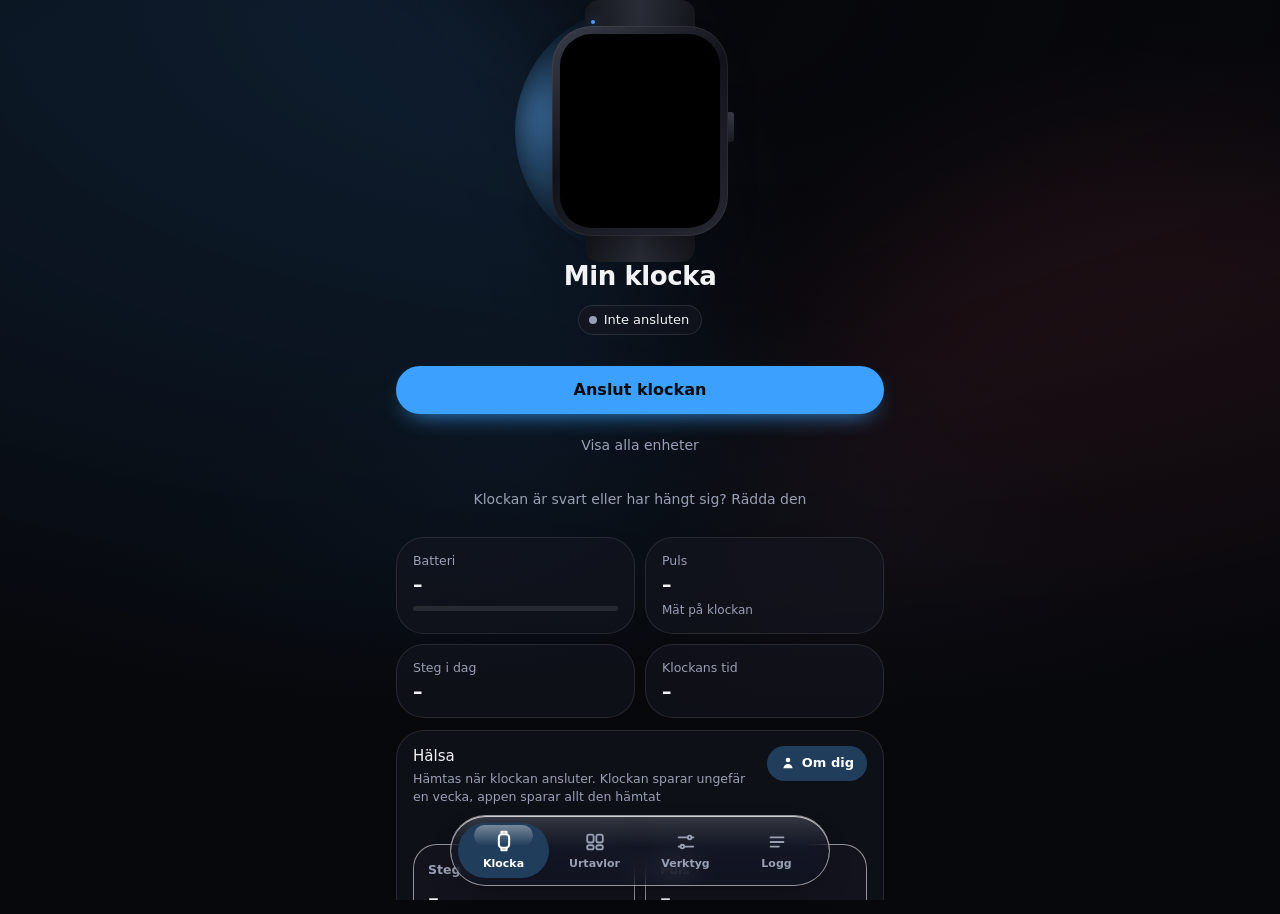
==== commit 0a1afb70: "Next Gen: mörk neondesign som standard, banor runt klockan, stegring, animerad guide, veckorapport (" ====
--- a/ui/template.html
+++ b/ui/template.html
@@ -1,7 +1,7 @@
 <!doctype html>
 <html lang="sv">
 <head>
-<script>try{var T=JSON.parse(localStorage.getItem("minklocka.tema.v1")||"null");document.documentElement.dataset.theme=T||"ljus";}catch(e){document.documentElement.dataset.theme="ljus";}</script>
+<script>try{var T=JSON.parse(localStorage.getItem("minklocka.tema.v1")||"null");if(!localStorage.getItem("minklocka.ng.v1")){localStorage.setItem("minklocka.ng.v1","1");T="nextgen";localStorage.setItem("minklocka.tema.v1",JSON.stringify(T));}document.documentElement.dataset.theme=T||"nextgen";}catch(e){document.documentElement.dataset.theme="nextgen";}</script>
 <meta charset="utf-8">
 <meta name="viewport" content="width=device-width,initial-scale=1,viewport-fit=cover">
 <meta name="theme-color" content="#07080c">
@@ -596,6 +596,7 @@
 :root:not([data-theme="urtavla"]) .soft.pressed{box-shadow:inset 0 2px 8px rgba(0,0,0,.08)}
 @media (prefers-reduced-motion:reduce){.watch::before,.screen::after,.pill.on b::after,.pill.on b,.hc-empty *,.hi-art *,.hi-art::before,.hcard .hc-ic svg{animation:none!important}}
 </style>
+<style>/*NG*/</style>
 </head>
 <body>
 <div class="aurora" aria-hidden="true"><i></i><i></i><i></i></div>
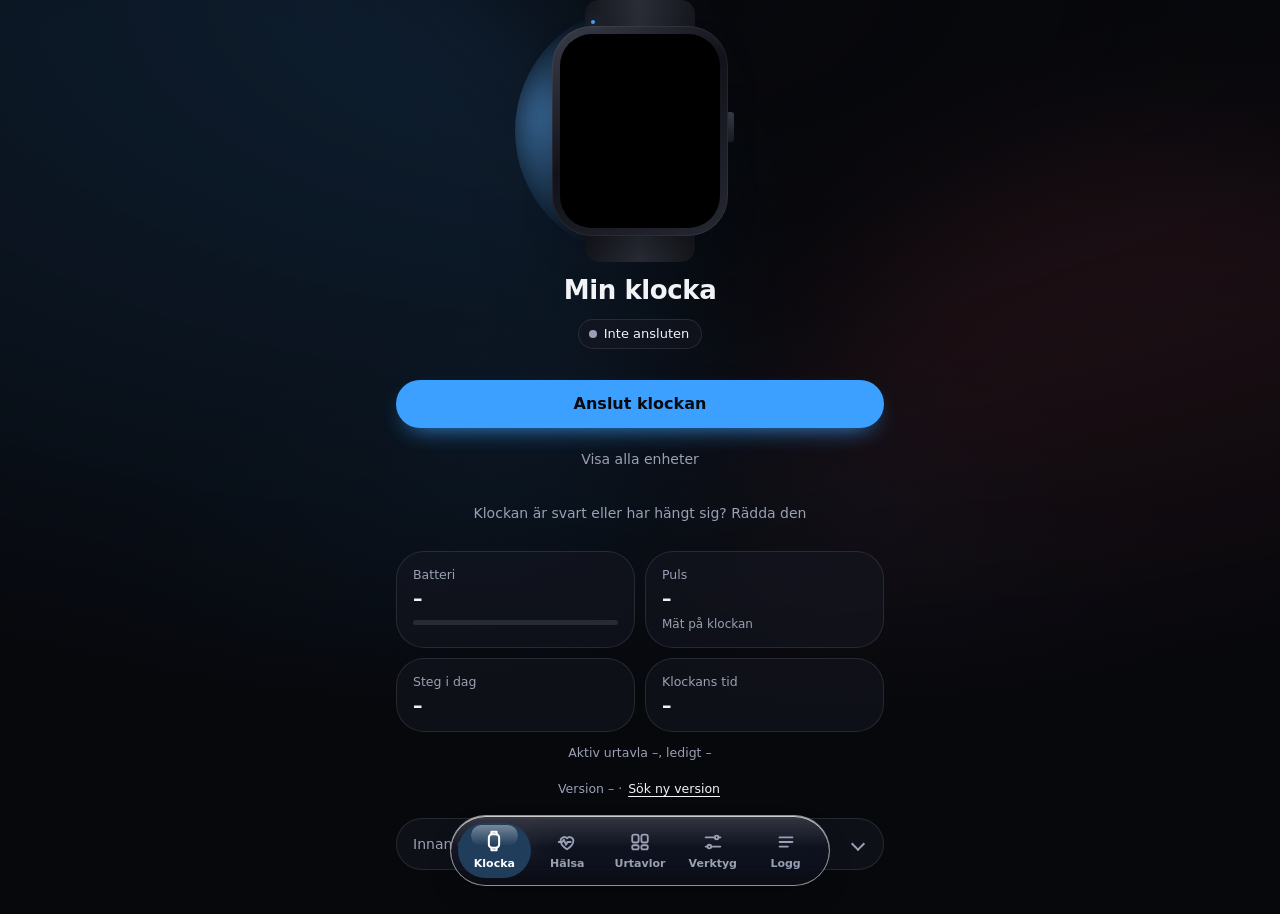
==== commit bff7aff9: "Appkänsla: Hälsa som egen flik, flikbyte i sidled, rubrik som krymper; inga sekundvisare eller stegu" ====
--- a/ui/template.html
+++ b/ui/template.html
@@ -40,7 +40,7 @@
 .app{position:relative;z-index:1;height:100%;display:flex;flex-direction:column;max-width:520px;margin:0 auto}
 
 /* ---- scenen: klockan ---- */
-.stage{position:relative;flex:none;height:var(--sh,352px);transition:height .5s cubic-bezier(.3,1.1,.4,1)}
+.stage{position:relative;flex:none;height:var(--sh,366px);transition:height .5s cubic-bezier(.3,1.1,.4,1)}
 .watch{position:absolute;left:50%;top:var(--wt,26px);width:176px;height:210px;margin-left:-88px;transform:scale(var(--ws,1));transform-origin:50% 0;transition:transform .5s cubic-bezier(.3,1.1,.4,1),left .5s cubic-bezier(.3,1.1,.4,1)}
 .strap{position:absolute;left:19%;width:62%;height:44px;background:linear-gradient(90deg,#15171d,#2a2d37 50%,#15171d);z-index:0}
 .strap.t{top:-26px;border-radius:14px 14px 0 0}.strap.b{bottom:-26px;border-radius:0 0 14px 14px}
@@ -59,7 +59,7 @@
 @keyframes spin{to{stroke-dashoffset:-100}}
 .watch.done .case{animation:pop .7s cubic-bezier(.2,1.4,.4,1)}
 @keyframes pop{30%{transform:scale(1.045)}}
-.info{position:absolute;left:16px;right:16px;top:var(--it,262px);text-align:center;transition:top .5s cubic-bezier(.3,1.1,.4,1),left .5s cubic-bezier(.3,1.1,.4,1)}
+.info{position:absolute;left:16px;right:16px;top:var(--it,276px);text-align:center;transition:top .5s cubic-bezier(.3,1.1,.4,1),left .5s cubic-bezier(.3,1.1,.4,1)}
 .info h1{margin:0;font:700 26px/1.1 var(--font);letter-spacing:-.4px}
 .info p{margin:5px 0 0;color:var(--dim);font-size:14px;white-space:nowrap;overflow:hidden;text-overflow:ellipsis;max-height:22px;transition:opacity .3s,max-height .4s,margin .4s}
 .pill{display:inline-flex;align-items:center;gap:7px;margin-top:9px;padding:5px 12px 5px 10px;border-radius:99px;background:var(--glass);border:1px solid var(--edge);font-size:13px;backdrop-filter:blur(16px)}
@@ -206,8 +206,8 @@
 
 /* flikar */
 .fade{position:fixed;left:0;right:0;bottom:0;height:calc(130px + var(--lift,0px));z-index:4;pointer-events:none;background:linear-gradient(180deg,color-mix(in srgb,var(--ink) 0%,transparent) 0,color-mix(in srgb,var(--ink) 86%,transparent) 46%,var(--ink) 100%)}
-.tabs{background:var(--navbg);position:fixed;left:50%;bottom:calc(14px + var(--lift,0px) + env(safe-area-inset-bottom));transform:translateX(-50%);z-index:5;transition:bottom .35s ease;display:grid;grid-template-columns:repeat(4,1fr);width:min(92vw,400px);padding:6px;border-radius:26px}
-.tabs .slide{position:absolute;top:6px;bottom:6px;left:6px;width:calc((100% - 12px)/4);border-radius:20px;background:color-mix(in srgb,var(--ov) 11%,transparent);transition:transform .42s cubic-bezier(.3,1.3,.4,1)}
+.tabs{background:var(--navbg);position:fixed;left:50%;bottom:calc(14px + var(--lift,0px) + env(safe-area-inset-bottom));transform:translateX(-50%);z-index:5;transition:bottom .35s ease;display:grid;grid-template-columns:repeat(5,1fr);width:min(94vw,440px);padding:6px;border-radius:26px}
+.tabs .slide{position:absolute;top:6px;bottom:6px;left:6px;width:calc((100% - 12px)/5);border-radius:20px;background:color-mix(in srgb,var(--ov) 11%,transparent);transition:transform .42s cubic-bezier(.3,1.3,.4,1)}
 .tabs button{position:relative;padding:9px 0 7px;font-size:11.5px;color:var(--dim);display:grid;justify-items:center;gap:3px;transition:color .25s}
 .tabs svg{width:22px;height:22px;transition:transform .35s cubic-bezier(.3,1.5,.4,1)}
 .tabs button.on{color:var(--text)}
@@ -241,9 +241,9 @@
 #keyBox em{white-space:normal}
 
 /* lägre skärmar: klockan krymper så att innehållet får plats */
-@media (max-height:800px){:root{--ws:.86;--wt:20px;--it:214px;--sh:302px}}
-@media (max-height:720px){:root{--ws:.72;--wt:16px;--it:178px;--sh:264px}.info h1{font-size:23px}.info p{font-size:13.5px;margin-top:3px}.pill{margin-top:7px}}
-@media (max-height:620px){:root{--ws:.58;--wt:12px;--it:142px;--sh:226px}}
+@media (max-height:800px){:root{--ws:.86;--wt:20px;--it:230px;--sh:318px}}
+@media (max-height:720px){:root{--ws:.72;--wt:16px;--it:192px;--sh:278px}.info h1{font-size:23px}.info p{font-size:13.5px;margin-top:3px}.pill{margin-top:7px}}
+@media (max-height:620px){:root{--ws:.58;--wt:12px;--it:154px;--sh:238px}}
 @media (prefers-reduced-motion:reduce){*{animation:none!important;transition-duration:.01s!important}}
 
 /* ---------- verktyg som kort, blad med förklarande bild, rundtur och studs ---------- */
@@ -400,7 +400,7 @@
   box-shadow:0 14px 34px -14px rgba(0,0,0,.38),0 2px 6px -2px rgba(0,0,0,.12),inset 0 1px 0 rgba(255,255,255,.75),inset 0 -1px 0 rgba(0,0,0,.06)!important;width:min(90vw,380px)!important}
 :root[data-theme="mork"] .tabs.glass,:root[data-theme="urtavla"] .tabs.glass{border-color:rgba(255,255,255,.14)!important;box-shadow:0 14px 34px -14px rgba(0,0,0,.7),inset 0 1px 0 rgba(255,255,255,.16),inset 0 -1px 0 rgba(0,0,0,.3)!important}
 .tabs.glass::before{content:"";position:absolute;inset:0;border-radius:inherit;pointer-events:none;background:linear-gradient(180deg,rgba(255,255,255,.35),rgba(255,255,255,0) 46%);opacity:.6;mix-blend-mode:soft-light}
-.tabs .slide{top:7px!important;bottom:7px!important;left:7px!important;width:calc((100% - 14px)/4)!important;border-radius:999px!important;
+.tabs .slide{top:7px!important;bottom:7px!important;left:7px!important;width:calc((100% - 14px)/5)!important;border-radius:999px!important;
   background:color-mix(in srgb,#ffffff 46%,var(--pricont))!important;box-shadow:inset 0 1px 0 rgba(255,255,255,.9),inset 0 -2px 6px rgba(0,0,0,.06),0 4px 12px -4px rgba(0,0,0,.18)!important;
   backdrop-filter:blur(2px) saturate(160%);transition:transform .55s var(--spring)!important;will-change:transform}
 :root[data-theme="mork"] .tabs .slide,:root[data-theme="urtavla"] .tabs .slide{background:rgba(255,255,255,.14)!important;box-shadow:inset 0 1px 0 rgba(255,255,255,.25),0 4px 12px -4px rgba(0,0,0,.5)!important}
@@ -631,6 +631,21 @@
         <div class="tile glass"><small>Steg i dag</small><strong id="stSteps">–</strong></div>
         <div class="tile glass"><small>Klockans tid</small><strong id="stTime">–</strong></div>
       </div>
+      <p class="meta">Aktiv urtavla <span id="stDial">–</span>, ledigt <span id="stFree">–</span></p>
+      <p class="meta">Version <span id="stVer">–</span> · <button class="lnk" id="btnUpd">Sök ny version</button></p>
+      <details class="glass">
+        <summary>Innan du ansluter</summary>
+        <ol>
+          <li>Öppna sidan i <b>Chrome</b> på telefonen.</li>
+          <li><b>Tvinga stopp på Triacle Life</b>, annars krockar apparna om klockan.</li>
+          <li>Håll klockan nära med skärmen tänd.</li>
+          <li>Syns den inte? Tryck <b>Visa alla enheter</b> och välj TRIARENALI1.</li>
+        </ol>
+      </details>
+      <span id="stScreen" hidden></span>
+    </section>
+
+    <section class="view" id="view-health">
       <div class="group glass" id="grpHealth">
         <div class="block" style="border-top:0">
           <div class="hl-head"><span class="lab">Hälsa<small id="hlState">Hämtas när klockan ansluter. Klockan sparar ungefär en vecka, appen sparar allt den hämtat</small></span><button class="hl-me" id="btnHlMe" aria-label="Om dig"><svg viewBox="0 0 24 24"><circle cx="12" cy="7.5" r="3.5" fill="currentColor"/><path d="M5 20c.6-4 3.3-6.5 7-6.5s6.4 2.5 7 6.5z" fill="currentColor"/></svg>Om dig</button></div>
@@ -649,25 +664,12 @@
           <button class="soft glass" id="btnHlSync" style="margin-top:10px"><svg viewBox="0 0 24 24" class="sync-ic"><path d="M20 12a8 8 0 0 1-14.2 5M4 12A8 8 0 0 1 18.2 7" fill="none" stroke="currentColor" stroke-width="2" stroke-linecap="round"/><path d="M18.5 3v4.5H14M5.5 21v-4.5H10" fill="none" stroke="currentColor" stroke-width="2" stroke-linecap="round" stroke-linejoin="round"/></svg>Hämta nu</button>
         </div>
       </div>
-      <p class="meta">Aktiv urtavla <span id="stDial">–</span>, ledigt <span id="stFree">–</span></p>
-      <p class="meta">Version <span id="stVer">–</span> · <button class="lnk" id="btnUpd">Sök ny version</button></p>
-      <details class="glass">
-        <summary>Innan du ansluter</summary>
-        <ol>
-          <li>Öppna sidan i <b>Chrome</b> på telefonen.</li>
-          <li><b>Tvinga stopp på Triacle Life</b>, annars krockar apparna om klockan.</li>
-          <li>Håll klockan nära med skärmen tänd.</li>
-          <li>Syns den inte? Tryck <b>Visa alla enheter</b> och välj TRIARENALI1.</li>
-        </ol>
-      </details>
-      <span id="stScreen" hidden></span>
     </section>
-
     <section class="view" id="view-dials">
       <div class="sendrow"><button class="cta" id="btnSend" disabled>Skicka till klockan</button></div>
       <div class="prog" id="stProg">Anslut klockan för att skicka</div>
       <div class="cats" id="acts"><button id="btnFav">☆ Favorit</button><button id="btnEdit">Redigera en kopia</button><button id="btnNext">Nästa oprovade</button><button id="btnRand">Slumpa</button><button id="btnShare">Dela</button><button class="danger" id="btnDelete" hidden>Ta bort</button></div>
-      <div class="cats" id="cats"><button data-c="all" class="on">Alla</button><button data-c="x">Nya</button><button data-c="f">Favoriter</button><button data-c="l">Rörliga</button><button data-c="t">Tecknade</button><button data-c="s">Sport</button><button data-c="d">Digitala</button><button data-c="a">Analoga</button><button data-c="m">Mina</button><button data-c="p">Provade</button><button data-c="n">Oprovade</button></div>
+      <div class="cats" id="cats"><button data-c="all" class="on">Alla</button><button data-c="r">Ren serie</button><button data-c="x">Nya</button><button data-c="f">Favoriter</button><button data-c="l">Rörliga</button><button data-c="t">Tecknade</button><button data-c="s">Sport</button><button data-c="d">Digitala</button><button data-c="a">Analoga</button><button data-c="m">Mina</button><button data-c="p">Provade</button><button data-c="n">Oprovade</button></div>
       <div class="gridd" id="dialGrid"></div>
       <div class="duo2" id="mineTools" hidden><button class="soft glass" id="btnExport">Spara mina till en fil</button><label class="soft glass own">Hämta från fil<input type="file" id="fileImport" accept=".json,application/json"></label></div>
       <label class="own soft glass">Välj en färdig urtavlefil<input type="file" id="file" accept=".bin,application/octet-stream"></label>
@@ -789,6 +791,7 @@
 <nav class="tabs glass" id="tabs">
   <span class="slide" id="tabSlide"></span>
   <button class="on" data-v="home"><svg viewBox="0 0 24 24" fill="none" stroke="currentColor" stroke-width="2" stroke-linecap="round" stroke-linejoin="round"><rect x="7" y="5.5" width="10" height="13" rx="3.2"/><path d="M9.5 5.5V3h5v2.5M9.5 18.5V21h5v-2.5"/></svg>Klocka</button>
+  <button data-v="health"><svg viewBox="0 0 24 24" fill="none" stroke="currentColor" stroke-width="2" stroke-linecap="round" stroke-linejoin="round"><path d="M12 20s-7-4.4-7-9.6A4 4 0 0 1 12 8a4 4 0 0 1 7 2.4C19 15.6 12 20 12 20z"/><path d="M3 12h4l1.5-2.5L11 15l1.5-3H16"/></svg>Hälsa</button>
   <button data-v="dials"><svg viewBox="0 0 24 24" fill="none" stroke="currentColor" stroke-width="2" stroke-linecap="round" stroke-linejoin="round"><rect x="3.5" y="4" width="7" height="8.5" rx="2.2"/><rect x="13.5" y="4" width="7" height="8.5" rx="2.2"/><rect x="3.5" y="15.5" width="7" height="4.5" rx="1.8"/><rect x="13.5" y="15.5" width="7" height="4.5" rx="1.8"/></svg>Urtavlor</button>
   <button data-v="tools"><svg viewBox="0 0 24 24" fill="none" stroke="currentColor" stroke-width="2" stroke-linecap="round"><path d="M4 7h10M18 7h2M4 17h2M10 17h10"/><circle cx="16" cy="7" r="2"/><circle cx="8" cy="17" r="2"/></svg>Verktyg</button>
   <button data-v="log"><svg viewBox="0 0 24 24" fill="none" stroke="currentColor" stroke-width="2" stroke-linecap="round"><path d="M5 7h14M5 12h14M5 17h9"/></svg>Logg</button>
@@ -816,13 +819,13 @@
 /*GALLERY*/
 
 // flikar
-const TABS=['home','dials','tools','log'];
+const TABS=['home','health','dials','tools','log'];
 function showTab(v){
   const i=TABS.indexOf(v);if(i<0&&v!=='editor')return;
   qsa('.view').forEach(s=>s.classList.toggle('on',s.id==='view-'+v));
   qsa('#tabs button').forEach(b=>b.classList.toggle('on',b.dataset.v===v));
   if(i>=0)$('tabSlide').style.transform='translateX('+(i*100)+'%)';
-  document.body.classList.toggle('compact',v==='tools'||v==='log');
+  document.body.classList.toggle('compact',v==='tools'||v==='log'||v==='health');
   document.body.classList.toggle('side',v==='dials');
   if(v==='dials'&&window.__galleryReady)setTimeout(()=>paintGrid(nowT(),true),40);
 }
